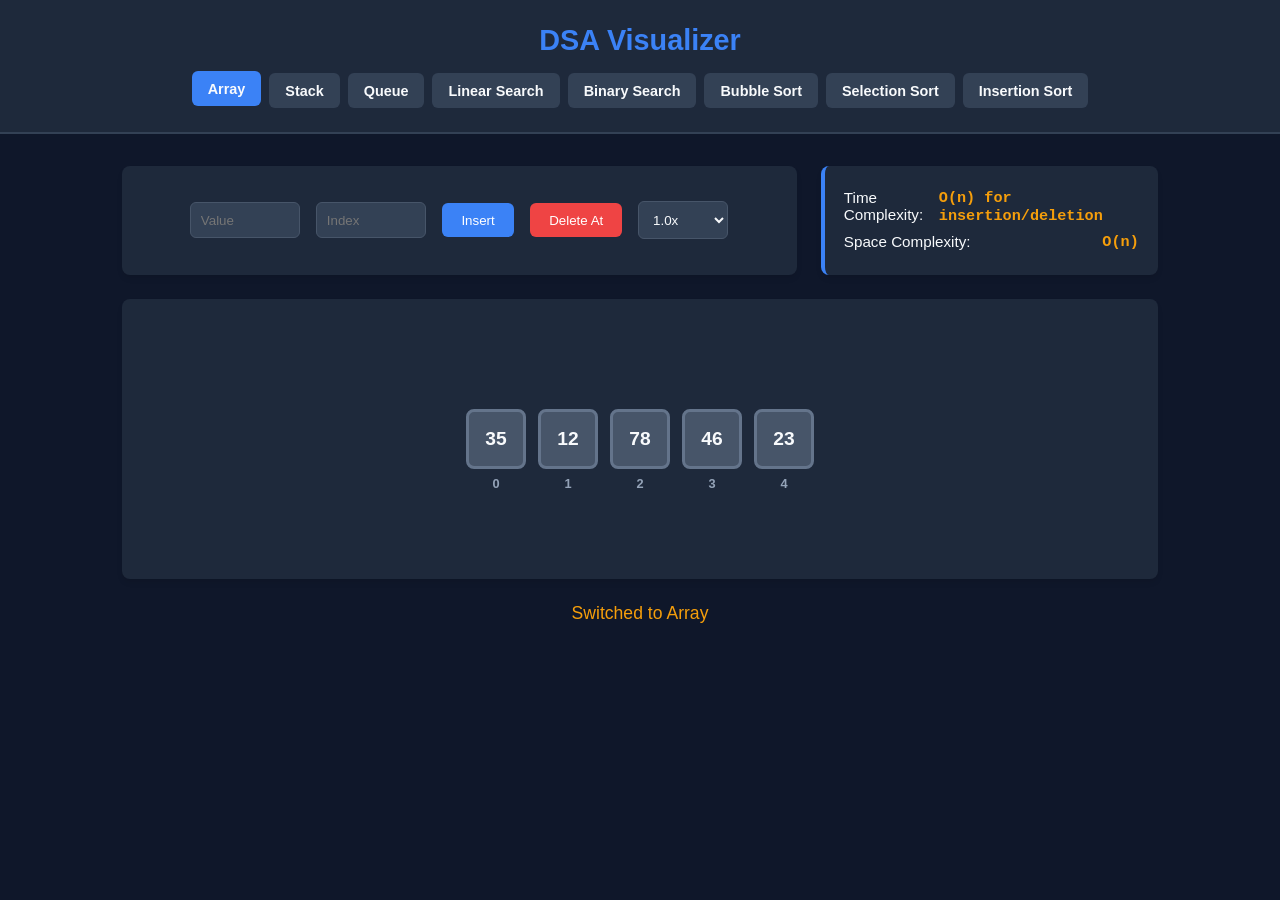
==== DSA Visualizer/index.html @ 01c037f0 "Add files via upload" ====
<!DOCTYPE html>
<html lang="en">

<head>
    <meta charset="UTF-8">
    <meta name="viewport" content="width=device-width, initial-scale=1.0">
    <title>DSA Visualizer</title>
    <style>
        :root {
            --bg-color: #0f172a;
            --card-color: #1e293b;
            --accent-color: #3b82f6;
            --success-color: #10b981;
            --warning-color: #f59e0b;
            --danger-color: #ef4444;
            --text-main: #f8fafc;
            --text-muted: #94a3b8;
        }

        * {
            box-sizing: border-box;
            margin: 0;
            padding: 0;
            font-family: 'Segoe UI', Tahoma, Geneva, Verdana, sans-serif;
        }

        body {
            background-color: var(--bg-color);
            color: var(--text-main);
            display: flex;
            flex-direction: column;
            min-height: 100vh;
        }

        header {
            background-color: var(--card-color);
            padding: 1.5rem;
            text-align: center;
            border-bottom: 2px solid #334155;
        }

        header h1 {
            font-size: 1.8rem;
            color: var(--accent-color);
            margin-bottom: 0.5rem;
        }

        .tabs {
            display: flex;
            justify-content: center;
            gap: 0.5rem;
            margin-top: 1rem;
            flex-wrap: wrap;
        }

        .tab-btn {
            background: #334155;
            color: var(--text-main);
            border: none;
            padding: 0.6rem 1rem;
            border-radius: 6px;
            cursor: pointer;
            font-weight: 600;
            font-size: 0.9rem;
            transition: all 0.2s ease;
        }

        .tab-btn.active,
        .tab-btn:hover {
            background: var(--accent-color);
            transform: translateY(-2px);
        }

        main {
            flex: 1;
            padding: 2rem;
            max-width: 1100px;
            width: 100%;
            margin: 0 auto;
        }

        .meta-grid {
            display: grid;
            grid-template-columns: 2fr 1fr;
            gap: 1.5rem;
            margin-bottom: 1.5rem;
        }

        @media (max-width: 768px) {
            .meta-grid {
                grid-template-columns: 1fr;
            }
        }

        .control-panel {
            background-color: var(--card-color);
            padding: 1.5rem;
            border-radius: 8px;
            display: flex;
            gap: 1rem;
            flex-wrap: wrap;
            align-items: center;
            justify-content: center;
            box-shadow: 0 4px 6px -1px rgb(0 0 0 / 0.1);
        }

        .complexity-card {
            background-color: var(--card-color);
            padding: 1.2rem;
            border-radius: 8px;
            border-left: 4px solid var(--accent-color);
            display: flex;
            flex-direction: column;
            justify-content: center;
            box-shadow: 0 4px 6px -1px rgb(0 0 0 / 0.1);
        }

        .complexity-row {
            display: flex;
            justify-content: space-between;
            margin: 0.25rem 0;
            font-size: 0.95rem;
        }

        .complexity-val {
            font-family: 'Courier New', Courier, monospace;
            color: var(--warning-color);
            font-weight: bold;
        }

        input,
        select {
            background: #334155;
            border: 1px solid #475569;
            color: var(--text-main);
            padding: 0.6rem;
            border-radius: 6px;
            outline: none;
        }

        input {
            width: 110px;
        }

        select {
            width: 90px;
            cursor: pointer;
        }

        .action-btn {
            background-color: #475569;
            color: white;
            border: none;
            padding: 0.6rem 1.2rem;
            border-radius: 6px;
            cursor: pointer;
            font-weight: 500;
            transition: background 0.2s;
        }

        .action-btn.primary {
            background-color: var(--accent-color);
        }

        .action-btn.danger {
            background-color: var(--danger-color);
        }

        .action-btn:disabled {
            opacity: 0.4;
            cursor: not-allowed;
        }

        .visualizer-container {
            background-color: var(--card-color);
            min-height: 280px;
            border-radius: 8px;
            display: flex;
            align-items: center;
            justify-content: center;
            gap: 12px;
            padding: 2.5rem;
            position: relative;
            box-shadow: 0 4px 6px -1px rgb(0 0 0 / 0.1);
            overflow-x: auto;
        }

        .node {
            width: 60px;
            height: 60px;
            background-color: #475569;
            border: 3px solid #64748b;
            border-radius: 8px;
            display: flex;
            flex-direction: column;
            align-items: center;
            justify-content: center;
            font-weight: bold;
            font-size: 1.2rem;
            position: relative;
            transition: all 0.25s ease;
        }

        .node .index {
            position: absolute;
            bottom: -25px;
            font-size: 0.8rem;
            color: var(--text-muted);
        }

        .node .label {
            position: absolute;
            top: -25px;
            font-size: 0.8rem;
            color: var(--warning-color);
            font-weight: 600;
            white-space: nowrap;
        }

        .node.active-check {
            background-color: var(--warning-color);
            border-color: #d97706;
            transform: scale(1.1);
            color: #000;
        }

        .node.success-match {
            background-color: var(--success-color);
            border-color: #059669;
            transform: scale(1.15);
        }

        .node.danger {
            background-color: var(--danger-color);
            border-color: #b91c1c;
            transform: scale(1.1);
        }

        .node.eliminated {
            opacity: 0.2;
            transform: scale(0.85);
        }

        .stack-layout {
            flex-direction: column-reverse;
            justify-content: flex-end;
        }

        .stack-layout .node .index {
            left: -35px;
            bottom: unset;
        }

        #status-msg {
            text-align: center;
            margin-top: 1.5rem;
            font-size: 1.1rem;
            color: var(--warning-color);
            min-height: 1.5rem;
            font-weight: 500;
        }
    </style>
</head>

<body>

    <header>
        <h1>DSA Visualizer</h1>
        <div class="tabs">
            <button class="tab-btn active" onclick="switchDS('array')">Array</button>
            <button class="tab-btn" onclick="switchDS('stack')">Stack</button>
            <button class="tab-btn" onclick="switchDS('queue')">Queue</button>
            <button class="tab-btn" onclick="switchDS('linear')">Linear Search</button>
            <button class="tab-btn" onclick="switchDS('binary')">Binary Search</button>
            <button class="tab-btn" onclick="switchDS('bubble')">Bubble Sort</button>
            <button class="tab-btn" onclick="switchDS('selection')">Selection Sort</button>
            <button class="tab-btn" onclick="switchDS('insertion')">Insertion Sort</button>
        </div>
    </header>

    <main>
        <div class="meta-grid">
            <div class="control-panel" id="controls"></div>
            <div class="complexity-card" id="complexity-box"></div>
        </div>

        <div class="visualizer-container" id="display-container"></div>

        <div id="status-msg">Select a data structure or algorithm to get started.</div>
    </main>

    <script>
        let currentDS = 'array';
        let data = [];
        let isAnimating = false;
        let speedMultiplier = 1;

        const complexitySpecs = {
            array: { time: 'O(n) for insertion/deletion', space: 'O(n)' },
            stack: { time: 'O(1) Push/Pop', space: 'O(n)' },
            queue: { time: 'O(1) Enqueue/Dequeue', space: 'O(n)' },
            linear: { time: 'O(n) Worst Case', space: 'O(1)' },
            binary: { time: 'O(log n) Best Case (Requires Sorted)', space: 'O(1)' },
            bubble: { time: 'O(n²)', space: 'O(1)' },
            selection: { time: 'O(n²)', space: 'O(1)' },
            insertion: { time: 'O(n²)', space: 'O(1)' }
        };

        const controls = document.getElementById('controls');
        const container = document.getElementById('display-container');
        const statusMsg = document.getElementById('status-msg');
        const complexityBox = document.getElementById('complexity-box');

        const displayNames = {
            array: 'Array', stack: 'Stack', queue: 'Queue', linear: 'Linear Search',
            binary: 'Binary Search', bubble: 'Bubble Sort', selection: 'Selection Sort', insertion: 'Insertion Sort'
        };

        function switchDS(type) {
            if (isAnimating) return;
            currentDS = type;

            document.querySelectorAll('.tab-btn').forEach(btn => {
                let normBtn = btn.innerText.toLowerCase().replace(" search", "").replace(" sort", "");
                btn.classList.toggle('active', normBtn === type);
            });

            if (type === 'binary') {
                data = [12, 22, 34, 45, 57, 68, 71, 85, 99];
            } else if (['bubble', 'selection', 'insertion', 'linear'].includes(type)) {
                data = [54, 12, 89, 34, 67, 21];
            } else if (type === 'stack' || type === 'queue') {
                data = [10, 20, 30];
            } else {
                data = [35, 12, 78, 46, 23];
            }

            renderControls();
            renderComplexity();
            renderData();
            updateStatus(`Switched to ${displayNames[type]}`);
        }

        function updateStatus(msg) { statusMsg.innerText = msg; }

        function changeSpeed(val) { speedMultiplier = parseFloat(val); }

        function renderComplexity() {
            const spec = complexitySpecs[currentDS];
            complexityBox.innerHTML = `
                <div class="complexity-row"><span>Time Complexity:</span><span class="complexity-val">${spec.time}</span></div>
                <div class="complexity-row"><span>Space Complexity:</span><span class="complexity-val">${spec.space}</span></div>
            `;
        }

        function renderControls() {
            let speedSelectorHTML = `
                <select id="speedSelect" onchange="changeSpeed(this.value)">
                    <option value="2">0.5x</option>
                    <option value="1" selected>1.0x</option>
                    <option value="0.5">2.0x</option>
                </select>
            `;

            let actionHTML = '';
            if (currentDS === 'array') {
                actionHTML = `
                    <input type="number" id="valInput" placeholder="Value">
                    <input type="number" id="idxInput" placeholder="Index">
                    <button class="action-btn primary" onclick="arrayInsert()">Insert</button>
                    <button class="action-btn danger" onclick="arrayDelete()">Delete At</button>
                `;
            } else if (currentDS === 'stack') {
                actionHTML = `
                    <input type="number" id="valInput" placeholder="Value">
                    <button class="action-btn primary" onclick="stackPush()">Push</button>
                    <button class="action-btn danger" onclick="stackPop()">Pop</button>
                `;
            } else if (currentDS === 'queue') {
                actionHTML = `
                    <input type="number" id="valInput" placeholder="Value">
                    <button class="action-btn primary" onclick="queueEnqueue()">Enqueue</button>
                    <button class="action-btn danger" onclick="queueDequeue()">Dequeue</button>
                `;
            } else if (currentDS === 'linear' || currentDS === 'binary') {
                actionHTML = `
                    <input type="number" id="valInput" placeholder="Target">
                    <button class="action-btn primary" onclick="runSearch()">Search</button>
                `;
            } else if (['bubble', 'selection', 'insertion'].includes(currentDS)) {
                actionHTML = `<button class="action-btn primary" onclick="runSorting()">Sort Array</button>`;
            }
            controls.innerHTML = actionHTML + speedSelectorHTML;
        }

        function renderData(labels = {}) {
            container.innerHTML = '';
            container.classList.toggle('stack-layout', currentDS === 'stack');

            data.forEach((val, idx) => {
                const node = document.createElement('div');
                node.className = 'node';
                node.id = `node-${idx}`;
                node.innerHTML = `<span>${val}</span><span class="index">${idx}</span>`;

                if (labels[idx]) {
                    const labelSpan = document.createElement('span');
                    labelSpan.className = 'label';
                    labelSpan.innerText = labels[idx];
                    node.appendChild(labelSpan);
                }
                container.appendChild(node);
            });
        }

        const getSleepTime = (baseMs) => baseMs * speedMultiplier;
        const sleep = ms => new Promise(res => setTimeout(res, ms));

        function setUILock(lock) {
            isAnimating = lock;
            document.querySelectorAll('.action-btn, .tab-btn, #speedSelect').forEach(el => el.disabled = lock);
        }

        function arrayInsert() {
            const val = parseInt(document.getElementById('valInput').value);
            const idx = parseInt(document.getElementById('idxInput').value);
            if (isNaN(val) || isNaN(idx) || idx < 0 || idx > data.length) return updateStatus("Invalid input or index.");
            data.splice(idx, 0, val);
            renderData();
        }

        function arrayDelete() {
            const idx = parseInt(document.getElementById('idxInput').value);
            if (isNaN(idx) || idx < 0 || idx >= data.length) return updateStatus("Invalid index.");
            data.splice(idx, 1);
            renderData();
        }

        function stackPush() {
            const val = parseInt(document.getElementById('valInput').value);
            if (isNaN(val)) return;
            data.push(val);
            renderData({ [data.length - 1]: 'Top' });
        }

        async function stackPop() {
            if (data.length === 0) return updateStatus("Stack Underflow!");
            setUILock(true);
            renderData({ [data.length - 1]: 'Popping!' });
            document.getElementById(`node-${data.length - 1}`).classList.add('danger');
            await sleep(getSleepTime(600));
            data.pop();
            renderData(data.length ? { [data.length - 1]: 'Top' } : {});
            setUILock(false);
        }

        function queueEnqueue() {
            const val = parseInt(document.getElementById('valInput').value);
            if (isNaN(val)) return;
            data.push(val);
            renderData({ 0: 'Front', [data.length - 1]: data.length === 1 ? 'Front/Rear' : 'Rear' });
        }

        async function queueDequeue() {
            if (data.length === 0) return updateStatus("Queue Underflow!");
            setUILock(true);
            renderData({ 0: 'Dequeuing!', [data.length - 1]: 'Rear' });
            document.getElementById('node-0').classList.add('danger');
            await sleep(getSleepTime(600));
            data.shift();
            renderData(data.length ? { 0: 'Front', [data.length - 1]: data.length === 1 ? 'Front/Rear' : 'Rear' } : {});
            setUILock(false);
        }

        async function runSearch() {
            const target = parseInt(document.getElementById('valInput').value);
            if (isNaN(target)) return updateStatus("Please enter a valid search number.");
            setUILock(true);
            if (currentDS === 'linear') await linearSearch(target);
            else if (currentDS === 'binary') await binarySearch(target);
            setUILock(false);
        }

        async function linearSearch(target) {
            updateStatus("Searching...");
            let found = false;
            for (let i = 0; i < data.length; i++) {
                renderData({ [i]: 'Checking' });
                const node = document.getElementById(`node-${i}`);
                node.classList.add('active-check');

                updateStatus(`Comparing index ${i} (${data[i]}) with target ${target}`);
                await sleep(getSleepTime(1000));

                if (data[i] === target) {
                    node.className = 'node success-match';
                    updateStatus(`Found target ${target} at index ${i}!`);
                    found = true;
                    break;
                }
                node.classList.remove('active-check');
                node.classList.add('eliminated');
            }
            if (!found) updateStatus("Element not found");
        }

        async function binarySearch(target) {
            updateStatus("Searching...");
            let low = 0, high = data.length - 1, found = false;
            while (low <= high) {
                let mid = Math.floor((low + high) / 2);
                renderData({ [low]: 'Low', [high]: 'High', [mid]: 'Mid' });

                for (let i = 0; i < data.length; i++) if (i < low || i > high) document.getElementById(`node-${i}`).classList.add('eliminated');

                const midNode = document.getElementById(`node-${mid}`);
                midNode.classList.add('active-check');
                updateStatus(`Comparing middle element index ${mid} (${data[mid]}) with target ${target}`);
                await sleep(getSleepTime(1000));

                if (data[mid] === target) {
                    midNode.className = 'node success-match';
                    updateStatus(`Found target ${target} at index ${mid}!`);
                    found = true; break;
                } else if (data[mid] < target) {
                    low = mid + 1;
                } else {
                    high = mid - 1;
                }
            }
            if (!found) {
                renderData();
                data.forEach((_, i) => document.getElementById(`node-${i}`).classList.add('eliminated'));
                updateStatus("Element not found");
            }
        }

        async function runSorting() {
            setUILock(true);
            if (currentDS === 'bubble') await bubbleSort();
            else if (currentDS === 'selection') await selectionSort();
            else if (currentDS === 'insertion') await insertionSort();
            setUILock(false);
        }

        async function bubbleSort() {
            let n = data.length;
            for (let i = 0; i < n - 1; i++) {
                for (let j = 0; j < n - i - 1; j++) {
                    renderData({ [j]: 'Compare', [j + 1]: 'Compare' });
                    document.getElementById(`node-${j}`).classList.add('active-check');
                    document.getElementById(`node-${j + 1}`).classList.add('active-check');

                    updateStatus("Comparing elements...");
                    await sleep(getSleepTime(800));

                    if (data[j] > data[j + 1]) {
                        updateStatus(`Swapping ${data[j]} and ${data[j + 1]}`);
                        let temp = data[j];
                        data[j] = data[j + 1];
                        data[j + 1] = temp;
                        renderData({ [j]: 'Swapped', [j + 1]: 'Swapped' });
                        document.getElementById(`node-${j}`).classList.add('danger');
                        document.getElementById(`node-${j + 1}`).classList.add('danger');
                        await sleep(getSleepTime(800));
                    }
                }
            }
            renderData();
            updateStatus("Sorting complete");
        }

        async function selectionSort() {
            let n = data.length;
            for (let i = 0; i < n - 1; i++) {
                let minIdx = i;
                for (let j = i + 1; j < n; j++) {
                    renderData({ [i]: 'Sorted Boundary', [minIdx]: 'Current Min', [j]: 'Scan' });
                    document.getElementById(`node-${j}`).classList.add('active-check');
                    updateStatus("Comparing elements...");
                    await sleep(getSleepTime(500));

                    if (data[j] < data[minIdx]) {
                        minIdx = j;
                    }
                }
                if (minIdx !== i) {
                    updateStatus(`Swapping index ${i} with lowest found element (${data[minIdx]})`);
                    let temp = data[i];
                    data[i] = data[minIdx];
                    data[minIdx] = temp;
                    renderData({ [i]: 'Swapped', [minIdx]: 'Swapped' });
                    document.getElementById(`node-${i}`).classList.add('success-match');
                    document.getElementById(`node-${minIdx}`).classList.add('danger');
                    await sleep(getSleepTime(1000));
                }
            }
            renderData();
            updateStatus("Sorting complete");
        }

        async function insertionSort() {
            let n = data.length;
            for (let i = 1; i < n; i++) {
                let key = data[i];
                let j = i - 1;

                renderData({ [i]: 'Key' });
                document.getElementById(`node-${i}`).classList.add('active-check');
                updateStatus(`Inserting ${key} into sorted portion`);
                await sleep(getSleepTime(800));

                while (j >= 0 && data[j] > key) {
                    updateStatus("Comparing elements...");
                    data[j + 1] = data[j];
                    renderData({ [j + 1]: 'Shifted', [j]: 'Key Slot Search' });
                    document.getElementById(`node-${j + 1}`).classList.add('danger');
                    await sleep(getSleepTime(800));
                    j = j - 1;
                }
                data[j + 1] = key;
                renderData({ [j + 1]: 'Inserted' });
                document.getElementById(`node-${j + 1}`).classList.add('success-match');
                await sleep(getSleepTime(800));
            }
            renderData();
            updateStatus("Sorting complete");
        }

        switchDS('array');
    </script>
</body>

</html>
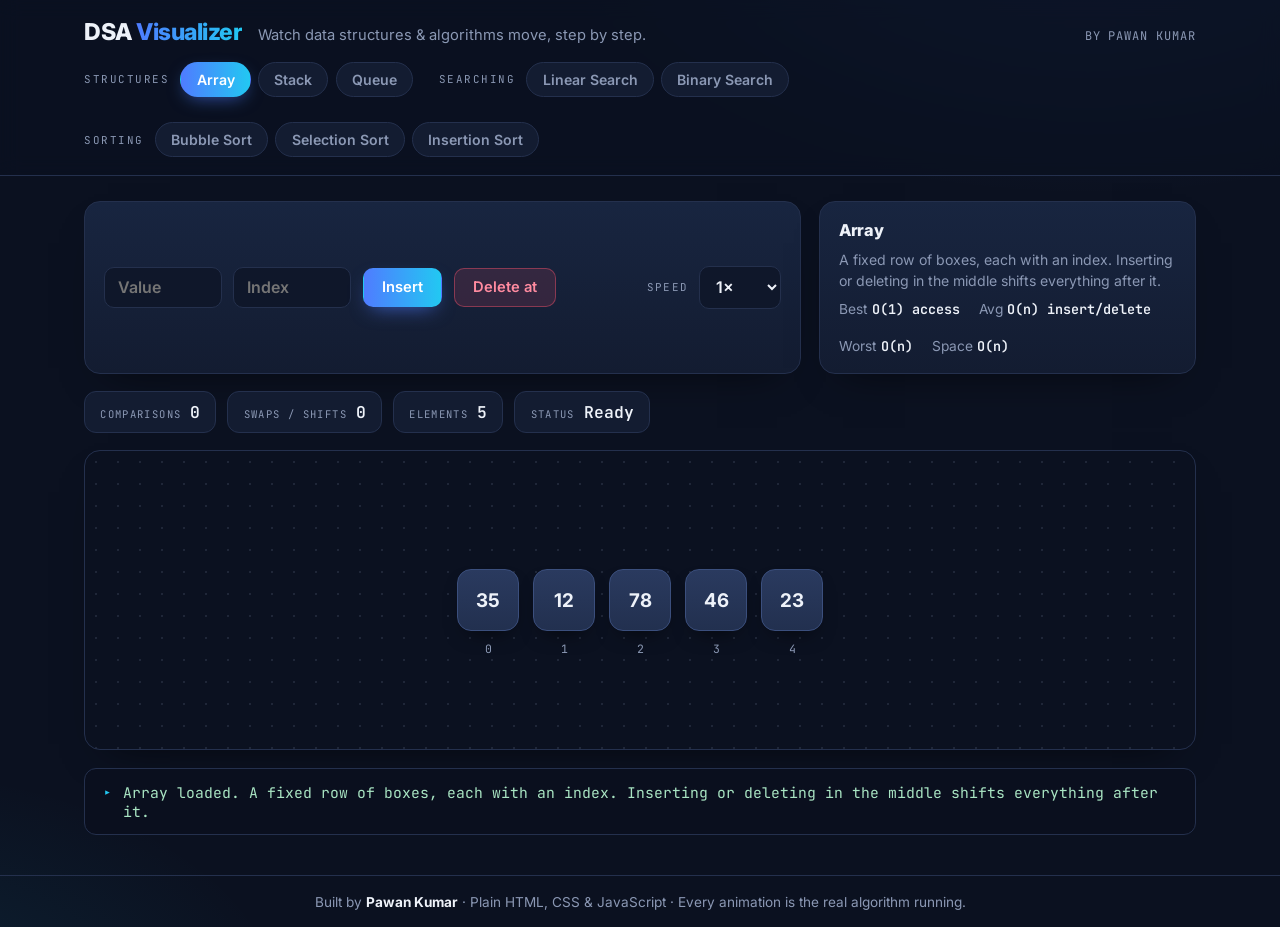
==== commit c4fd9fce: "DSA Visualizer: professional redesign — grouped tabs, live stats, cleaner engine, same 8 algorithms" ====
--- a/DSA Visualizer/index.html
+++ b/DSA Visualizer/index.html
@@ -1,634 +1,1090 @@
-<!DOCTYPE html>
-<html lang="en">
-
-<head>
-    <meta charset="UTF-8">
-    <meta name="viewport" content="width=device-width, initial-scale=1.0">
-    <title>DSA Visualizer</title>
-    <style>
-        :root {
-            --bg-color: #0f172a;
-            --card-color: #1e293b;
-            --accent-color: #3b82f6;
-            --success-color: #10b981;
-            --warning-color: #f59e0b;
-            --danger-color: #ef4444;
-            --text-main: #f8fafc;
-            --text-muted: #94a3b8;
-        }
-
-        * {
-            box-sizing: border-box;
-            margin: 0;
-            padding: 0;
-            font-family: 'Segoe UI', Tahoma, Geneva, Verdana, sans-serif;
-        }
-
-        body {
-            background-color: var(--bg-color);
-            color: var(--text-main);
-            display: flex;
-            flex-direction: column;
-            min-height: 100vh;
-        }
-
-        header {
-            background-color: var(--card-color);
-            padding: 1.5rem;
-            text-align: center;
-            border-bottom: 2px solid #334155;
-        }
-
-        header h1 {
-            font-size: 1.8rem;
-            color: var(--accent-color);
-            margin-bottom: 0.5rem;
-        }
-
-        .tabs {
-            display: flex;
-            justify-content: center;
-            gap: 0.5rem;
-            margin-top: 1rem;
-            flex-wrap: wrap;
-        }
-
-        .tab-btn {
-            background: #334155;
-            color: var(--text-main);
-            border: none;
-            padding: 0.6rem 1rem;
-            border-radius: 6px;
-            cursor: pointer;
-            font-weight: 600;
-            font-size: 0.9rem;
-            transition: all 0.2s ease;
-        }
-
-        .tab-btn.active,
-        .tab-btn:hover {
-            background: var(--accent-color);
-            transform: translateY(-2px);
-        }
-
-        main {
-            flex: 1;
-            padding: 2rem;
-            max-width: 1100px;
-            width: 100%;
-            margin: 0 auto;
-        }
-
-        .meta-grid {
-            display: grid;
-            grid-template-columns: 2fr 1fr;
-            gap: 1.5rem;
-            margin-bottom: 1.5rem;
-        }
-
-        @media (max-width: 768px) {
-            .meta-grid {
-                grid-template-columns: 1fr;
-            }
-        }
-
-        .control-panel {
-            background-color: var(--card-color);
-            padding: 1.5rem;
-            border-radius: 8px;
-            display: flex;
-            gap: 1rem;
-            flex-wrap: wrap;
-            align-items: center;
-            justify-content: center;
-            box-shadow: 0 4px 6px -1px rgb(0 0 0 / 0.1);
-        }
-
-        .complexity-card {
-            background-color: var(--card-color);
-            padding: 1.2rem;
-            border-radius: 8px;
-            border-left: 4px solid var(--accent-color);
-            display: flex;
-            flex-direction: column;
-            justify-content: center;
-            box-shadow: 0 4px 6px -1px rgb(0 0 0 / 0.1);
-        }
-
-        .complexity-row {
-            display: flex;
-            justify-content: space-between;
-            margin: 0.25rem 0;
-            font-size: 0.95rem;
-        }
-
-        .complexity-val {
-            font-family: 'Courier New', Courier, monospace;
-            color: var(--warning-color);
-            font-weight: bold;
-        }
-
-        input,
-        select {
-            background: #334155;
-            border: 1px solid #475569;
-            color: var(--text-main);
-            padding: 0.6rem;
-            border-radius: 6px;
-            outline: none;
-        }
-
-        input {
-            width: 110px;
-        }
-
-        select {
-            width: 90px;
-            cursor: pointer;
-        }
-
-        .action-btn {
-            background-color: #475569;
-            color: white;
-            border: none;
-            padding: 0.6rem 1.2rem;
-            border-radius: 6px;
-            cursor: pointer;
-            font-weight: 500;
-            transition: background 0.2s;
-        }
-
-        .action-btn.primary {
-            background-color: var(--accent-color);
-        }
-
-        .action-btn.danger {
-            background-color: var(--danger-color);
-        }
-
-        .action-btn:disabled {
-            opacity: 0.4;
-            cursor: not-allowed;
-        }
-
-        .visualizer-container {
-            background-color: var(--card-color);
-            min-height: 280px;
-            border-radius: 8px;
-            display: flex;
-            align-items: center;
-            justify-content: center;
-            gap: 12px;
-            padding: 2.5rem;
-            position: relative;
-            box-shadow: 0 4px 6px -1px rgb(0 0 0 / 0.1);
-            overflow-x: auto;
-        }
-
-        .node {
-            width: 60px;
-            height: 60px;
-            background-color: #475569;
-            border: 3px solid #64748b;
-            border-radius: 8px;
-            display: flex;
-            flex-direction: column;
-            align-items: center;
-            justify-content: center;
-            font-weight: bold;
-            font-size: 1.2rem;
-            position: relative;
-            transition: all 0.25s ease;
-        }
-
-        .node .index {
-            position: absolute;
-            bottom: -25px;
-            font-size: 0.8rem;
-            color: var(--text-muted);
-        }
-
-        .node .label {
-            position: absolute;
-            top: -25px;
-            font-size: 0.8rem;
-            color: var(--warning-color);
-            font-weight: 600;
-            white-space: nowrap;
-        }
-
-        .node.active-check {
-            background-color: var(--warning-color);
-            border-color: #d97706;
-            transform: scale(1.1);
-            color: #000;
-        }
-
-        .node.success-match {
-            background-color: var(--success-color);
-            border-color: #059669;
-            transform: scale(1.15);
-        }
-
-        .node.danger {
-            background-color: var(--danger-color);
-            border-color: #b91c1c;
-            transform: scale(1.1);
-        }
-
-        .node.eliminated {
-            opacity: 0.2;
-            transform: scale(0.85);
-        }
-
-        .stack-layout {
-            flex-direction: column-reverse;
-            justify-content: flex-end;
-        }
-
-        .stack-layout .node .index {
-            left: -35px;
-            bottom: unset;
-        }
-
-        #status-msg {
-            text-align: center;
-            margin-top: 1.5rem;
-            font-size: 1.1rem;
-            color: var(--warning-color);
-            min-height: 1.5rem;
-            font-weight: 500;
-        }
-    </style>
-</head>
-
-<body>
-
-    <header>
-        <h1>DSA Visualizer</h1>
-        <div class="tabs">
-            <button class="tab-btn active" onclick="switchDS('array')">Array</button>
-            <button class="tab-btn" onclick="switchDS('stack')">Stack</button>
-            <button class="tab-btn" onclick="switchDS('queue')">Queue</button>
-            <button class="tab-btn" onclick="switchDS('linear')">Linear Search</button>
-            <button class="tab-btn" onclick="switchDS('binary')">Binary Search</button>
-            <button class="tab-btn" onclick="switchDS('bubble')">Bubble Sort</button>
-            <button class="tab-btn" onclick="switchDS('selection')">Selection Sort</button>
-            <button class="tab-btn" onclick="switchDS('insertion')">Insertion Sort</button>
-        </div>
-    </header>
-
-    <main>
-        <div class="meta-grid">
-            <div class="control-panel" id="controls"></div>
-            <div class="complexity-card" id="complexity-box"></div>
-        </div>
-
-        <div class="visualizer-container" id="display-container"></div>
-
-        <div id="status-msg">Select a data structure or algorithm to get started.</div>
-    </main>
-
-    <script>
-        let currentDS = 'array';
-        let data = [];
-        let isAnimating = false;
-        let speedMultiplier = 1;
-
-        const complexitySpecs = {
-            array: { time: 'O(n) for insertion/deletion', space: 'O(n)' },
-            stack: { time: 'O(1) Push/Pop', space: 'O(n)' },
-            queue: { time: 'O(1) Enqueue/Dequeue', space: 'O(n)' },
-            linear: { time: 'O(n) Worst Case', space: 'O(1)' },
-            binary: { time: 'O(log n) Best Case (Requires Sorted)', space: 'O(1)' },
-            bubble: { time: 'O(n²)', space: 'O(1)' },
-            selection: { time: 'O(n²)', space: 'O(1)' },
-            insertion: { time: 'O(n²)', space: 'O(1)' }
-        };
-
-        const controls = document.getElementById('controls');
-        const container = document.getElementById('display-container');
-        const statusMsg = document.getElementById('status-msg');
-        const complexityBox = document.getElementById('complexity-box');
-
-        const displayNames = {
-            array: 'Array', stack: 'Stack', queue: 'Queue', linear: 'Linear Search',
-            binary: 'Binary Search', bubble: 'Bubble Sort', selection: 'Selection Sort', insertion: 'Insertion Sort'
-        };
-
-        function switchDS(type) {
-            if (isAnimating) return;
-            currentDS = type;
-
-            document.querySelectorAll('.tab-btn').forEach(btn => {
-                let normBtn = btn.innerText.toLowerCase().replace(" search", "").replace(" sort", "");
-                btn.classList.toggle('active', normBtn === type);
-            });
-
-            if (type === 'binary') {
-                data = [12, 22, 34, 45, 57, 68, 71, 85, 99];
-            } else if (['bubble', 'selection', 'insertion', 'linear'].includes(type)) {
-                data = [54, 12, 89, 34, 67, 21];
-            } else if (type === 'stack' || type === 'queue') {
-                data = [10, 20, 30];
-            } else {
-                data = [35, 12, 78, 46, 23];
-            }
-
-            renderControls();
-            renderComplexity();
-            renderData();
-            updateStatus(`Switched to ${displayNames[type]}`);
-        }
-
-        function updateStatus(msg) { statusMsg.innerText = msg; }
-
-        function changeSpeed(val) { speedMultiplier = parseFloat(val); }
-
-        function renderComplexity() {
-            const spec = complexitySpecs[currentDS];
-            complexityBox.innerHTML = `
-                <div class="complexity-row"><span>Time Complexity:</span><span class="complexity-val">${spec.time}</span></div>
-                <div class="complexity-row"><span>Space Complexity:</span><span class="complexity-val">${spec.space}</span></div>
-            `;
-        }
-
-        function renderControls() {
-            let speedSelectorHTML = `
-                <select id="speedSelect" onchange="changeSpeed(this.value)">
-                    <option value="2">0.5x</option>
-                    <option value="1" selected>1.0x</option>
-                    <option value="0.5">2.0x</option>
-                </select>
-            `;
-
-            let actionHTML = '';
-            if (currentDS === 'array') {
-                actionHTML = `
-                    <input type="number" id="valInput" placeholder="Value">
-                    <input type="number" id="idxInput" placeholder="Index">
-                    <button class="action-btn primary" onclick="arrayInsert()">Insert</button>
-                    <button class="action-btn danger" onclick="arrayDelete()">Delete At</button>
-                `;
-            } else if (currentDS === 'stack') {
-                actionHTML = `
-                    <input type="number" id="valInput" placeholder="Value">
-                    <button class="action-btn primary" onclick="stackPush()">Push</button>
-                    <button class="action-btn danger" onclick="stackPop()">Pop</button>
-                `;
-            } else if (currentDS === 'queue') {
-                actionHTML = `
-                    <input type="number" id="valInput" placeholder="Value">
-                    <button class="action-btn primary" onclick="queueEnqueue()">Enqueue</button>
-                    <button class="action-btn danger" onclick="queueDequeue()">Dequeue</button>
-                `;
-            } else if (currentDS === 'linear' || currentDS === 'binary') {
-                actionHTML = `
-                    <input type="number" id="valInput" placeholder="Target">
-                    <button class="action-btn primary" onclick="runSearch()">Search</button>
-                `;
-            } else if (['bubble', 'selection', 'insertion'].includes(currentDS)) {
-                actionHTML = `<button class="action-btn primary" onclick="runSorting()">Sort Array</button>`;
-            }
-            controls.innerHTML = actionHTML + speedSelectorHTML;
-        }
-
-        function renderData(labels = {}) {
-            container.innerHTML = '';
-            container.classList.toggle('stack-layout', currentDS === 'stack');
-
-            data.forEach((val, idx) => {
-                const node = document.createElement('div');
-                node.className = 'node';
-                node.id = `node-${idx}`;
-                node.innerHTML = `<span>${val}</span><span class="index">${idx}</span>`;
-
-                if (labels[idx]) {
-                    const labelSpan = document.createElement('span');
-                    labelSpan.className = 'label';
-                    labelSpan.innerText = labels[idx];
-                    node.appendChild(labelSpan);
-                }
-                container.appendChild(node);
-            });
-        }
-
-        const getSleepTime = (baseMs) => baseMs * speedMultiplier;
-        const sleep = ms => new Promise(res => setTimeout(res, ms));
-
-        function setUILock(lock) {
-            isAnimating = lock;
-            document.querySelectorAll('.action-btn, .tab-btn, #speedSelect').forEach(el => el.disabled = lock);
-        }
-
-        function arrayInsert() {
-            const val = parseInt(document.getElementById('valInput').value);
-            const idx = parseInt(document.getElementById('idxInput').value);
-            if (isNaN(val) || isNaN(idx) || idx < 0 || idx > data.length) return updateStatus("Invalid input or index.");
-            data.splice(idx, 0, val);
-            renderData();
-        }
-
-        function arrayDelete() {
-            const idx = parseInt(document.getElementById('idxInput').value);
-            if (isNaN(idx) || idx < 0 || idx >= data.length) return updateStatus("Invalid index.");
-            data.splice(idx, 1);
-            renderData();
-        }
-
-        function stackPush() {
-            const val = parseInt(document.getElementById('valInput').value);
-            if (isNaN(val)) return;
-            data.push(val);
-            renderData({ [data.length - 1]: 'Top' });
-        }
-
-        async function stackPop() {
-            if (data.length === 0) return updateStatus("Stack Underflow!");
-            setUILock(true);
-            renderData({ [data.length - 1]: 'Popping!' });
-            document.getElementById(`node-${data.length - 1}`).classList.add('danger');
-            await sleep(getSleepTime(600));
-            data.pop();
-            renderData(data.length ? { [data.length - 1]: 'Top' } : {});
-            setUILock(false);
-        }
-
-        function queueEnqueue() {
-            const val = parseInt(document.getElementById('valInput').value);
-            if (isNaN(val)) return;
-            data.push(val);
-            renderData({ 0: 'Front', [data.length - 1]: data.length === 1 ? 'Front/Rear' : 'Rear' });
-        }
-
-        async function queueDequeue() {
-            if (data.length === 0) return updateStatus("Queue Underflow!");
-            setUILock(true);
-            renderData({ 0: 'Dequeuing!', [data.length - 1]: 'Rear' });
-            document.getElementById('node-0').classList.add('danger');
-            await sleep(getSleepTime(600));
-            data.shift();
-            renderData(data.length ? { 0: 'Front', [data.length - 1]: data.length === 1 ? 'Front/Rear' : 'Rear' } : {});
-            setUILock(false);
-        }
-
-        async function runSearch() {
-            const target = parseInt(document.getElementById('valInput').value);
-            if (isNaN(target)) return updateStatus("Please enter a valid search number.");
-            setUILock(true);
-            if (currentDS === 'linear') await linearSearch(target);
-            else if (currentDS === 'binary') await binarySearch(target);
-            setUILock(false);
-        }
-
-        async function linearSearch(target) {
-            updateStatus("Searching...");
-            let found = false;
-            for (let i = 0; i < data.length; i++) {
-                renderData({ [i]: 'Checking' });
-                const node = document.getElementById(`node-${i}`);
-                node.classList.add('active-check');
-
-                updateStatus(`Comparing index ${i} (${data[i]}) with target ${target}`);
-                await sleep(getSleepTime(1000));
-
-                if (data[i] === target) {
-                    node.className = 'node success-match';
-                    updateStatus(`Found target ${target} at index ${i}!`);
-                    found = true;
-                    break;
-                }
-                node.classList.remove('active-check');
-                node.classList.add('eliminated');
-            }
-            if (!found) updateStatus("Element not found");
-        }
-
-        async function binarySearch(target) {
-            updateStatus("Searching...");
-            let low = 0, high = data.length - 1, found = false;
-            while (low <= high) {
-                let mid = Math.floor((low + high) / 2);
-                renderData({ [low]: 'Low', [high]: 'High', [mid]: 'Mid' });
-
-                for (let i = 0; i < data.length; i++) if (i < low || i > high) document.getElementById(`node-${i}`).classList.add('eliminated');
-
-                const midNode = document.getElementById(`node-${mid}`);
-                midNode.classList.add('active-check');
-                updateStatus(`Comparing middle element index ${mid} (${data[mid]}) with target ${target}`);
-                await sleep(getSleepTime(1000));
-
-                if (data[mid] === target) {
-                    midNode.className = 'node success-match';
-                    updateStatus(`Found target ${target} at index ${mid}!`);
-                    found = true; break;
-                } else if (data[mid] < target) {
-                    low = mid + 1;
-                } else {
-                    high = mid - 1;
-                }
-            }
-            if (!found) {
-                renderData();
-                data.forEach((_, i) => document.getElementById(`node-${i}`).classList.add('eliminated'));
-                updateStatus("Element not found");
-            }
-        }
-
-        async function runSorting() {
-            setUILock(true);
-            if (currentDS === 'bubble') await bubbleSort();
-            else if (currentDS === 'selection') await selectionSort();
-            else if (currentDS === 'insertion') await insertionSort();
-            setUILock(false);
-        }
-
-        async function bubbleSort() {
-            let n = data.length;
-            for (let i = 0; i < n - 1; i++) {
-                for (let j = 0; j < n - i - 1; j++) {
-                    renderData({ [j]: 'Compare', [j + 1]: 'Compare' });
-                    document.getElementById(`node-${j}`).classList.add('active-check');
-                    document.getElementById(`node-${j + 1}`).classList.add('active-check');
-
-                    updateStatus("Comparing elements...");
-                    await sleep(getSleepTime(800));
-
-                    if (data[j] > data[j + 1]) {
-                        updateStatus(`Swapping ${data[j]} and ${data[j + 1]}`);
-                        let temp = data[j];
-                        data[j] = data[j + 1];
-                        data[j + 1] = temp;
-                        renderData({ [j]: 'Swapped', [j + 1]: 'Swapped' });
-                        document.getElementById(`node-${j}`).classList.add('danger');
-                        document.getElementById(`node-${j + 1}`).classList.add('danger');
-                        await sleep(getSleepTime(800));
-                    }
-                }
-            }
-            renderData();
-            updateStatus("Sorting complete");
-        }
-
-        async function selectionSort() {
-            let n = data.length;
-            for (let i = 0; i < n - 1; i++) {
-                let minIdx = i;
-                for (let j = i + 1; j < n; j++) {
-                    renderData({ [i]: 'Sorted Boundary', [minIdx]: 'Current Min', [j]: 'Scan' });
-                    document.getElementById(`node-${j}`).classList.add('active-check');
-                    updateStatus("Comparing elements...");
-                    await sleep(getSleepTime(500));
-
-                    if (data[j] < data[minIdx]) {
-                        minIdx = j;
-                    }
-                }
-                if (minIdx !== i) {
-                    updateStatus(`Swapping index ${i} with lowest found element (${data[minIdx]})`);
-                    let temp = data[i];
-                    data[i] = data[minIdx];
-                    data[minIdx] = temp;
-                    renderData({ [i]: 'Swapped', [minIdx]: 'Swapped' });
-                    document.getElementById(`node-${i}`).classList.add('success-match');
-                    document.getElementById(`node-${minIdx}`).classList.add('danger');
-                    await sleep(getSleepTime(1000));
-                }
-            }
-            renderData();
-            updateStatus("Sorting complete");
-        }
-
-        async function insertionSort() {
-            let n = data.length;
-            for (let i = 1; i < n; i++) {
-                let key = data[i];
-                let j = i - 1;
-
-                renderData({ [i]: 'Key' });
-                document.getElementById(`node-${i}`).classList.add('active-check');
-                updateStatus(`Inserting ${key} into sorted portion`);
-                await sleep(getSleepTime(800));
-
-                while (j >= 0 && data[j] > key) {
-                    updateStatus("Comparing elements...");
-                    data[j + 1] = data[j];
-                    renderData({ [j + 1]: 'Shifted', [j]: 'Key Slot Search' });
-                    document.getElementById(`node-${j + 1}`).classList.add('danger');
-                    await sleep(getSleepTime(800));
-                    j = j - 1;
-                }
-                data[j + 1] = key;
-                renderData({ [j + 1]: 'Inserted' });
-                document.getElementById(`node-${j + 1}`).classList.add('success-match');
-                await sleep(getSleepTime(800));
-            }
-            renderData();
-            updateStatus("Sorting complete");
-        }
-
-        switchDS('array');
-    </script>
-</body>
-
-</html>+<!DOCTYPE html>
+<html lang="en">
+
+<head>
+    <meta charset="UTF-8">
+    <meta name="viewport" content="width=device-width, initial-scale=1.0">
+    <title>DSA Visualizer — by Pawan Kumar</title>
+    <meta name="description" content="Watch data structures and algorithms move step by step: arrays, stacks, queues, searching and sorting — visualised live.">
+    <link rel="preconnect" href="https://fonts.googleapis.com">
+    <link rel="preconnect" href="https://fonts.gstatic.com" crossorigin>
+    <link href="https://fonts.googleapis.com/css2?family=Inter:wght@400;500;600;700;800&family=JetBrains+Mono:wght@400;600&display=swap" rel="stylesheet">
+    <style>
+        :root {
+            --bg: #0b1120;
+            --bg-soft: #0f172a;
+            --panel: #131c31;
+            --panel-2: #182540;
+            --line: #24304d;
+            --ink: #eef2f9;
+            --muted: #8b98b4;
+            --accent: #4f7cff;
+            --accent-2: #22c8f2;
+            --amber: #f5a623;
+            --green: #22c07a;
+            --red: #f2516a;
+            --radius: 16px;
+            --ease: cubic-bezier(0.22, 1, 0.36, 1);
+        }
+
+        * {
+            box-sizing: border-box;
+            margin: 0;
+            padding: 0;
+        }
+
+        html {
+            scroll-behavior: smooth;
+        }
+
+        body {
+            font-family: "Inter", "Segoe UI", system-ui, sans-serif;
+            background:
+                radial-gradient(900px 480px at 85% -10%, rgba(79, 124, 255, 0.16), transparent 60%),
+                radial-gradient(700px 420px at -10% 110%, rgba(34, 200, 242, 0.10), transparent 60%),
+                var(--bg);
+            color: var(--ink);
+            min-height: 100vh;
+            display: flex;
+            flex-direction: column;
+        }
+
+        ::selection {
+            background: var(--accent);
+            color: #fff;
+        }
+
+        /* ---------- header ---------- */
+
+        header {
+            border-bottom: 1px solid var(--line);
+            background: rgba(11, 17, 32, 0.72);
+            backdrop-filter: blur(10px);
+            position: sticky;
+            top: 0;
+            z-index: 50;
+        }
+
+        .header-in {
+            max-width: 1160px;
+            margin: 0 auto;
+            padding: 1.1rem 1.5rem 1rem;
+            display: flex;
+            align-items: baseline;
+            gap: 1rem;
+            flex-wrap: wrap;
+        }
+
+        .brand {
+            font-size: 1.45rem;
+            font-weight: 800;
+            letter-spacing: -0.02em;
+        }
+
+        .brand em {
+            font-style: normal;
+            background: linear-gradient(90deg, var(--accent), var(--accent-2));
+            -webkit-background-clip: text;
+            background-clip: text;
+            color: transparent;
+        }
+
+        .tagline {
+            color: var(--muted);
+            font-size: 0.92rem;
+        }
+
+        .credit {
+            margin-left: auto;
+            font-family: "JetBrains Mono", monospace;
+            font-size: 0.75rem;
+            letter-spacing: 0.08em;
+            color: var(--muted);
+            text-transform: uppercase;
+        }
+
+        /* ---------- tabs ---------- */
+
+        .tabs-wrap {
+            max-width: 1160px;
+            margin: 0 auto;
+            padding: 0 1.5rem 1.1rem;
+            display: flex;
+            gap: 1.6rem;
+            flex-wrap: wrap;
+        }
+
+        .tab-group {
+            display: flex;
+            align-items: center;
+            gap: 0.45rem;
+            flex-wrap: wrap;
+        }
+
+        .tab-group-label {
+            font-family: "JetBrains Mono", monospace;
+            font-size: 0.68rem;
+            letter-spacing: 0.14em;
+            color: var(--muted);
+            text-transform: uppercase;
+            margin-right: 0.25rem;
+        }
+
+        .tab-btn {
+            background: var(--panel);
+            color: var(--muted);
+            border: 1px solid var(--line);
+            padding: 0.5rem 0.95rem;
+            border-radius: 999px;
+            cursor: pointer;
+            font: inherit;
+            font-weight: 600;
+            font-size: 0.88rem;
+            transition: color 0.2s ease, border-color 0.2s ease, background 0.2s ease, transform 0.2s var(--ease);
+        }
+
+        .tab-btn:hover:not(:disabled) {
+            color: var(--ink);
+            border-color: var(--accent);
+            transform: translateY(-1px);
+        }
+
+        .tab-btn.active {
+            background: linear-gradient(90deg, var(--accent), var(--accent-2));
+            border-color: transparent;
+            color: #fff;
+            box-shadow: 0 6px 18px -6px rgba(79, 124, 255, 0.65);
+        }
+
+        .tab-btn:disabled {
+            opacity: 0.45;
+            cursor: not-allowed;
+        }
+
+        /* ---------- layout ---------- */
+
+        main {
+            flex: 1;
+            width: 100%;
+            max-width: 1160px;
+            margin: 0 auto;
+            padding: 1.6rem 1.5rem 2.5rem;
+        }
+
+        .meta-grid {
+            display: grid;
+            grid-template-columns: 1.9fr 1fr;
+            gap: 1.1rem;
+            margin-bottom: 1.1rem;
+        }
+
+        @media (max-width: 820px) {
+            .meta-grid {
+                grid-template-columns: 1fr;
+            }
+        }
+
+        .card {
+            background: linear-gradient(180deg, var(--panel-2), var(--panel));
+            border: 1px solid var(--line);
+            border-radius: var(--radius);
+            box-shadow: 0 18px 40px -24px rgba(0, 0, 0, 0.7);
+        }
+
+        /* ---------- controls ---------- */
+
+        .control-panel {
+            padding: 1.1rem 1.2rem;
+            display: flex;
+            gap: 0.7rem;
+            flex-wrap: wrap;
+            align-items: center;
+        }
+
+        .control-panel .spacer {
+            flex: 1;
+        }
+
+        .field-label {
+            font-family: "JetBrains Mono", monospace;
+            font-size: 0.68rem;
+            letter-spacing: 0.12em;
+            text-transform: uppercase;
+            color: var(--muted);
+        }
+
+        input[type="number"] {
+            background: var(--bg-soft);
+            border: 1px solid var(--line);
+            color: var(--ink);
+            padding: 0.62rem 0.8rem;
+            border-radius: 10px;
+            outline: none;
+            font: inherit;
+            font-weight: 600;
+            width: 118px;
+            transition: border-color 0.2s ease, box-shadow 0.2s ease;
+        }
+
+        input[type="number"]:focus {
+            border-color: var(--accent);
+            box-shadow: 0 0 0 3px rgba(79, 124, 255, 0.25);
+        }
+
+        select {
+            background: var(--bg-soft);
+            border: 1px solid var(--line);
+            color: var(--ink);
+            padding: 0.62rem 0.7rem;
+            border-radius: 10px;
+            outline: none;
+            font: inherit;
+            font-weight: 600;
+            cursor: pointer;
+        }
+
+        .btn {
+            border: 1px solid var(--line);
+            background: var(--bg-soft);
+            color: var(--ink);
+            padding: 0.62rem 1.15rem;
+            border-radius: 10px;
+            cursor: pointer;
+            font: inherit;
+            font-weight: 600;
+            font-size: 0.92rem;
+            transition: transform 0.18s var(--ease), background 0.2s ease, border-color 0.2s ease, opacity 0.2s ease;
+        }
+
+        .btn:hover:not(:disabled) {
+            transform: translateY(-1px);
+            border-color: var(--accent);
+        }
+
+        .btn:active:not(:disabled) {
+            transform: translateY(0);
+        }
+
+        .btn.primary {
+            background: linear-gradient(90deg, var(--accent), var(--accent-2));
+            border-color: transparent;
+            color: #fff;
+            box-shadow: 0 8px 20px -8px rgba(79, 124, 255, 0.7);
+        }
+
+        .btn.danger {
+            background: rgba(242, 81, 106, 0.14);
+            border-color: rgba(242, 81, 106, 0.45);
+            color: #ff8ba0;
+        }
+
+        .btn.danger:hover:not(:disabled) {
+            border-color: var(--red);
+        }
+
+        .btn:disabled {
+            opacity: 0.4;
+            cursor: not-allowed;
+        }
+
+        /* ---------- info card ---------- */
+
+        .info-card {
+            padding: 1.1rem 1.2rem;
+            display: flex;
+            flex-direction: column;
+            gap: 0.55rem;
+            justify-content: center;
+        }
+
+        .info-title {
+            font-weight: 800;
+            font-size: 1.02rem;
+            letter-spacing: -0.01em;
+        }
+
+        .info-blurb {
+            color: var(--muted);
+            font-size: 0.88rem;
+            line-height: 1.5;
+        }
+
+        .cx-row {
+            display: flex;
+            gap: 1.2rem;
+            flex-wrap: wrap;
+            font-size: 0.86rem;
+            color: var(--muted);
+        }
+
+        .cx-row b {
+            color: var(--ink);
+            font-family: "JetBrains Mono", monospace;
+            font-weight: 600;
+            font-size: 0.84rem;
+        }
+
+        /* ---------- stats ---------- */
+
+        .stats {
+            display: flex;
+            gap: 0.7rem;
+            flex-wrap: wrap;
+            margin-bottom: 1.1rem;
+        }
+
+        .stat {
+            background: var(--panel);
+            border: 1px solid var(--line);
+            border-radius: 12px;
+            padding: 0.55rem 0.95rem;
+            display: flex;
+            align-items: baseline;
+            gap: 0.55rem;
+        }
+
+        .stat .k {
+            font-family: "JetBrains Mono", monospace;
+            font-size: 0.66rem;
+            letter-spacing: 0.13em;
+            text-transform: uppercase;
+            color: var(--muted);
+        }
+
+        .stat .v {
+            font-family: "JetBrains Mono", monospace;
+            font-weight: 600;
+            font-size: 1.02rem;
+        }
+
+        /* ---------- stage ---------- */
+
+        .stage {
+            min-height: 300px;
+            padding: 3rem 2rem;
+            display: flex;
+            align-items: center;
+            justify-content: center;
+            gap: 14px;
+            overflow-x: auto;
+            background-image: radial-gradient(rgba(139, 152, 180, 0.16) 1px, transparent 1px);
+            background-size: 22px 22px;
+        }
+
+        .stage.stack-layout {
+            flex-direction: column-reverse;
+            justify-content: flex-start;
+            align-items: center;
+        }
+
+        .node {
+            width: 62px;
+            height: 62px;
+            flex-shrink: 0;
+            background: linear-gradient(180deg, #2a3a5f, #22304f);
+            border: 1.5px solid #3b4f7d;
+            border-radius: 14px;
+            display: flex;
+            align-items: center;
+            justify-content: center;
+            font-weight: 700;
+            font-size: 1.18rem;
+            position: relative;
+            transition: transform 0.28s var(--ease), background 0.25s ease, border-color 0.25s ease, opacity 0.3s ease, box-shadow 0.25s ease;
+            box-shadow: 0 10px 22px -12px rgba(0, 0, 0, 0.8);
+        }
+
+        .node .index {
+            position: absolute;
+            bottom: -26px;
+            left: 0;
+            right: 0;
+            text-align: center;
+            font-family: "JetBrains Mono", monospace;
+            font-size: 0.72rem;
+            font-weight: 400;
+            color: var(--muted);
+        }
+
+        .stage.stack-layout .node .index {
+            left: -38px;
+            right: auto;
+            bottom: auto;
+        }
+
+        .node .label {
+            position: absolute;
+            top: -27px;
+            left: 50%;
+            transform: translateX(-50%);
+            font-family: "JetBrains Mono", monospace;
+            font-size: 0.7rem;
+            font-weight: 600;
+            letter-spacing: 0.04em;
+            color: var(--amber);
+            white-space: nowrap;
+        }
+
+        .stage.stack-layout .node .label {
+            top: auto;
+            left: auto;
+            right: -64px;
+            transform: none;
+        }
+
+        .node.compare {
+            background: linear-gradient(180deg, #ffb03a, var(--amber));
+            border-color: #ffcf7d;
+            color: #231600;
+            transform: translateY(-8px) scale(1.07);
+            box-shadow: 0 16px 28px -10px rgba(245, 166, 35, 0.55);
+        }
+
+        .node.swap {
+            background: linear-gradient(180deg, #ff6b84, var(--red));
+            border-color: #ff9db0;
+            color: #2b000a;
+            transform: translateY(-8px) scale(1.07);
+        }
+
+        .node.found {
+            background: linear-gradient(180deg, #2fe08f, var(--green));
+            border-color: #7df0bb;
+            color: #00240f;
+            transform: scale(1.16);
+            box-shadow: 0 16px 30px -10px rgba(34, 192, 122, 0.6);
+        }
+
+        .node.sorted {
+            background: linear-gradient(180deg, #1d9e63, #157347);
+            border-color: #2fce85;
+            color: #eafff3;
+        }
+
+        .node.key {
+            border-color: var(--accent-2);
+            box-shadow: 0 0 0 3px rgba(34, 200, 242, 0.3), 0 16px 28px -12px rgba(0, 0, 0, 0.8);
+            transform: translateY(-10px);
+        }
+
+        .node.eliminated {
+            opacity: 0.18;
+            transform: scale(0.88);
+        }
+
+        .node.enter {
+            animation: nodeIn 0.35s var(--ease);
+        }
+
+        @keyframes nodeIn {
+            from { transform: translateY(-16px) scale(0.8); opacity: 0; }
+            to { transform: translateY(0) scale(1); opacity: 1; }
+        }
+
+        /* ---------- status console ---------- */
+
+        .status {
+            margin-top: 1.1rem;
+            background: #0a0f1e;
+            border: 1px solid var(--line);
+            border-radius: 12px;
+            padding: 0.85rem 1.1rem;
+            font-family: "JetBrains Mono", monospace;
+            font-size: 0.92rem;
+            color: #a9e5c3;
+            display: flex;
+            gap: 0.7rem;
+            align-items: baseline;
+            min-height: 3rem;
+        }
+
+        .status::before {
+            content: "▸";
+            color: var(--accent-2);
+            font-weight: 600;
+        }
+
+        footer {
+            border-top: 1px solid var(--line);
+            padding: 1.1rem 1.5rem;
+            text-align: center;
+            color: var(--muted);
+            font-size: 0.85rem;
+        }
+
+        footer b {
+            color: var(--ink);
+        }
+
+        @media (prefers-reduced-motion: reduce) {
+            .node, .btn, .tab-btn {
+                transition: none;
+            }
+            .node.enter {
+                animation: none;
+            }
+        }
+    </style>
+</head>
+
+<body>
+
+    <header>
+        <div class="header-in">
+            <p class="brand">DSA <em>Visualizer</em></p>
+            <p class="tagline">Watch data structures &amp; algorithms move, step by step.</p>
+            <p class="credit">By Pawan Kumar</p>
+        </div>
+        <nav class="tabs-wrap" aria-label="Choose a data structure or algorithm">
+            <div class="tab-group">
+                <span class="tab-group-label">Structures</span>
+                <button class="tab-btn" data-mode="array">Array</button>
+                <button class="tab-btn" data-mode="stack">Stack</button>
+                <button class="tab-btn" data-mode="queue">Queue</button>
+            </div>
+            <div class="tab-group">
+                <span class="tab-group-label">Searching</span>
+                <button class="tab-btn" data-mode="linear">Linear Search</button>
+                <button class="tab-btn" data-mode="binary">Binary Search</button>
+            </div>
+            <div class="tab-group">
+                <span class="tab-group-label">Sorting</span>
+                <button class="tab-btn" data-mode="bubble">Bubble Sort</button>
+                <button class="tab-btn" data-mode="selection">Selection Sort</button>
+                <button class="tab-btn" data-mode="insertion">Insertion Sort</button>
+            </div>
+        </nav>
+    </header>
+
+    <main>
+        <div class="meta-grid">
+            <div class="card control-panel" id="controls"></div>
+            <div class="card info-card" id="info-box"></div>
+        </div>
+
+        <div class="stats" aria-label="Run statistics">
+            <div class="stat"><span class="k">Comparisons</span><span class="v" id="stat-comp">0</span></div>
+            <div class="stat"><span class="k">Swaps / Shifts</span><span class="v" id="stat-swap">0</span></div>
+            <div class="stat"><span class="k">Elements</span><span class="v" id="stat-size">0</span></div>
+            <div class="stat"><span class="k">Status</span><span class="v" id="stat-state">Ready</span></div>
+        </div>
+
+        <div class="card stage" id="stage"></div>
+
+        <p class="status" id="status">Pick a structure or algorithm above to get started.</p>
+    </main>
+
+    <footer>
+        Built by <b>Pawan Kumar</b> · Plain HTML, CSS &amp; JavaScript · Every animation is the real algorithm running.
+    </footer>
+
+    <script>
+        "use strict";
+
+        /* ================= mode catalogue ================= */
+
+        const MODES = {
+            array: {
+                name: "Array",
+                blurb: "A fixed row of boxes, each with an index. Inserting or deleting in the middle shifts everything after it.",
+                best: "O(1) access", avg: "O(n) insert/delete", worst: "O(n)", space: "O(n)",
+                seed: [35, 12, 78, 46, 23]
+            },
+            stack: {
+                name: "Stack",
+                blurb: "Last in, first out — like a pile of plates. You can only add or remove from the top.",
+                best: "O(1) push/pop", avg: "O(1)", worst: "O(1)", space: "O(n)",
+                seed: [10, 20, 30]
+            },
+            queue: {
+                name: "Queue",
+                blurb: "First in, first out — like a line at a counter. New items join the rear, items leave from the front.",
+                best: "O(1) enqueue/dequeue", avg: "O(1)", worst: "O(1)", space: "O(n)",
+                seed: [10, 20, 30]
+            },
+            linear: {
+                name: "Linear Search",
+                blurb: "Check every element one by one, left to right, until the target turns up — or doesn't.",
+                best: "O(1)", avg: "O(n)", worst: "O(n)", space: "O(1)",
+                seed: [54, 12, 89, 34, 67, 21]
+            },
+            binary: {
+                name: "Binary Search",
+                blurb: "Only works on a sorted array. Halve the search range every step by checking the middle element.",
+                best: "O(1)", avg: "O(log n)", worst: "O(log n)", space: "O(1)",
+                seed: [12, 22, 34, 45, 57, 68, 71, 85, 99]
+            },
+            bubble: {
+                name: "Bubble Sort",
+                blurb: "Neighbouring pairs are compared and swapped if out of order. The largest unsorted value bubbles to the end each pass.",
+                best: "O(n)", avg: "O(n²)", worst: "O(n²)", space: "O(1)",
+                seed: [54, 12, 89, 34, 67, 21]
+            },
+            selection: {
+                name: "Selection Sort",
+                blurb: "Scan the unsorted part for the smallest value and swap it into place, one position at a time.",
+                best: "O(n²)", avg: "O(n²)", worst: "O(n²)", space: "O(1)",
+                seed: [54, 12, 89, 34, 67, 21]
+            },
+            insertion: {
+                name: "Insertion Sort",
+                blurb: "Take one element at a time and slide it left into its correct place in the already-sorted part.",
+                best: "O(n)", avg: "O(n²)", worst: "O(n²)", space: "O(1)",
+                seed: [54, 12, 89, 34, 67, 21]
+            }
+        };
+
+        const SORTS = ["bubble", "selection", "insertion"];
+        const SEARCHES = ["linear", "binary"];
+
+        /* ================= state ================= */
+
+        let mode = "array";
+        let data = [];
+        let busy = false;
+        let delayFactor = 1;           // chosen from the speed <select>: 2 = 0.5x, 1 = 1x, 0.5 = 2x
+        let stats = { comp: 0, swap: 0 };
+
+        const stage = document.getElementById("stage");
+        const controlsEl = document.getElementById("controls");
+        const infoEl = document.getElementById("info-box");
+        const statusEl = document.getElementById("status");
+        const statComp = document.getElementById("stat-comp");
+        const statSwap = document.getElementById("stat-swap");
+        const statSize = document.getElementById("stat-size");
+        const statState = document.getElementById("stat-state");
+
+        /* ================= helpers ================= */
+
+        const sleep = ms => new Promise(res => setTimeout(res, ms * delayFactor));
+        const rand = (min, max) => Math.floor(Math.random() * (max - min + 1)) + min;
+
+        function say(msg) { statusEl.textContent = msg; }
+
+        function syncStats() {
+            statComp.textContent = stats.comp;
+            statSwap.textContent = stats.swap;
+            statSize.textContent = data.length;
+            statState.textContent = busy ? "Running…" : "Ready";
+        }
+
+        function resetStats() {
+            stats = { comp: 0, swap: 0 };
+            syncStats();
+        }
+
+        function setBusy(on) {
+            busy = on;
+            document.querySelectorAll(".tab-btn, .ctl").forEach(el => { el.disabled = on; });
+            syncStats();
+        }
+
+        function readNumber(id) {
+            const el = document.getElementById(id);
+            if (!el) return NaN;
+            const v = parseInt(el.value, 10);
+            return Number.isNaN(v) ? NaN : v;
+        }
+
+        /* ================= rendering ================= */
+
+        // marks: { index: "compare" | "swap" | "found" | "sorted" | "key" | "eliminated" }
+        // labels: { index: "text shown above the node" }
+        function paint(marks = {}, labels = {}, enterIdx = -1) {
+            stage.innerHTML = "";
+            stage.classList.toggle("stack-layout", mode === "stack");
+
+            const autoLabels = {};
+            if (mode === "stack" && data.length) autoLabels[data.length - 1] = "TOP";
+            if (mode === "queue" && data.length) {
+                autoLabels[0] = data.length === 1 ? "FRONT · REAR" : "FRONT";
+                if (data.length > 1) autoLabels[data.length - 1] = "REAR";
+            }
+            const allLabels = Object.assign({}, autoLabels, labels);
+
+            data.forEach((val, idx) => {
+                const node = document.createElement("div");
+                node.className = "node" + (marks[idx] ? " " + marks[idx] : "") + (idx === enterIdx ? " enter" : "");
+                node.innerHTML = `<span>${val}</span><span class="index">${idx}</span>`;
+                if (allLabels[idx]) {
+                    const lab = document.createElement("span");
+                    lab.className = "label";
+                    lab.textContent = allLabels[idx];
+                    node.appendChild(lab);
+                }
+                stage.appendChild(node);
+            });
+            syncStats();
+        }
+
+        function renderInfo() {
+            const m = MODES[mode];
+            infoEl.innerHTML = `
+                <p class="info-title">${m.name}</p>
+                <p class="info-blurb">${m.blurb}</p>
+                <div class="cx-row">
+                    <span>Best <b>${m.best}</b></span>
+                    <span>Avg <b>${m.avg}</b></span>
+                    <span>Worst <b>${m.worst}</b></span>
+                    <span>Space <b>${m.space}</b></span>
+                </div>`;
+        }
+
+        function speedControl() {
+            return `
+                <span class="spacer"></span>
+                <label class="field-label" for="speedSel">Speed</label>
+                <select id="speedSel" class="ctl">
+                    <option value="2">0.5×</option>
+                    <option value="1" selected>1×</option>
+                    <option value="0.5">2×</option>
+                    <option value="0.25">4×</option>
+                </select>`;
+        }
+
+        function renderControls() {
+            let html = "";
+            if (mode === "array") {
+                html = `
+                    <input type="number" id="inVal" class="ctl" placeholder="Value" aria-label="Value">
+                    <input type="number" id="inIdx" class="ctl" placeholder="Index" aria-label="Index">
+                    <button class="btn primary ctl" id="btnInsert">Insert</button>
+                    <button class="btn danger ctl" id="btnDelete">Delete at</button>`;
+            } else if (mode === "stack") {
+                html = `
+                    <input type="number" id="inVal" class="ctl" placeholder="Value" aria-label="Value">
+                    <button class="btn primary ctl" id="btnPush">Push</button>
+                    <button class="btn danger ctl" id="btnPop">Pop</button>
+                    <button class="btn ctl" id="btnPeek">Peek</button>`;
+            } else if (mode === "queue") {
+                html = `
+                    <input type="number" id="inVal" class="ctl" placeholder="Value" aria-label="Value">
+                    <button class="btn primary ctl" id="btnEnqueue">Enqueue</button>
+                    <button class="btn danger ctl" id="btnDequeue">Dequeue</button>`;
+            } else if (SEARCHES.includes(mode)) {
+                html = `
+                    <input type="number" id="inVal" class="ctl" placeholder="Target" aria-label="Target value">
+                    <button class="btn primary ctl" id="btnSearch">Search</button>
+                    <button class="btn ctl" id="btnRandom">🎲 Random data</button>
+                    <button class="btn ctl" id="btnReset">Reset</button>`;
+            } else if (SORTS.includes(mode)) {
+                html = `
+                    <button class="btn primary ctl" id="btnSort">▶ Sort</button>
+                    <button class="btn ctl" id="btnRandom">🎲 Random data</button>
+                    <button class="btn ctl" id="btnReset">Reset</button>`;
+            }
+            controlsEl.innerHTML = html + speedControl();
+
+            document.getElementById("speedSel").addEventListener("change", e => {
+                delayFactor = parseFloat(e.target.value);
+            });
+
+            const on = (id, fn) => {
+                const el = document.getElementById(id);
+                if (el) el.addEventListener("click", fn);
+            };
+            on("btnInsert", arrayInsert);
+            on("btnDelete", arrayDelete);
+            on("btnPush", stackPush);
+            on("btnPop", stackPop);
+            on("btnPeek", stackPeek);
+            on("btnEnqueue", queueEnqueue);
+            on("btnDequeue", queueDequeue);
+            on("btnSearch", runSearch);
+            on("btnSort", runSort);
+            on("btnRandom", randomData);
+            on("btnReset", () => loadMode(mode));
+        }
+
+        function loadMode(next) {
+            if (busy) return;
+            mode = next;
+            data = MODES[mode].seed.slice();
+            resetStats();
+            document.querySelectorAll(".tab-btn").forEach(b => {
+                b.classList.toggle("active", b.dataset.mode === mode);
+            });
+            renderControls();
+            renderInfo();
+            paint();
+            say(`${MODES[mode].name} loaded. ${MODES[mode].blurb}`);
+        }
+
+        function randomData() {
+            if (busy) return;
+            const n = rand(6, 9);
+            const fresh = new Set();
+            while (fresh.size < n) fresh.add(rand(5, 99));
+            data = [...fresh];
+            if (mode === "binary") data.sort((a, b) => a - b);
+            resetStats();
+            paint();
+            say(`New random data generated (${n} elements)${mode === "binary" ? ", sorted for binary search" : ""}.`);
+        }
+
+        /* ================= array ================= */
+
+        function arrayInsert() {
+            const val = readNumber("inVal");
+            const idx = readNumber("inIdx");
+            if (Number.isNaN(val)) return say("Type a value to insert first.");
+            if (Number.isNaN(idx) || idx < 0 || idx > data.length) {
+                return say(`Index must be between 0 and ${data.length} (the end).`);
+            }
+            data.splice(idx, 0, val);
+            paint({}, {}, idx);
+            say(`Inserted ${val} at index ${idx}. Elements after it shifted one place right.`);
+        }
+
+        function arrayDelete() {
+            const idx = readNumber("inIdx");
+            if (Number.isNaN(idx) || idx < 0 || idx >= data.length) {
+                return say(`Index must be between 0 and ${data.length - 1}.`);
+            }
+            const [removed] = data.splice(idx, 1);
+            paint();
+            say(`Deleted ${removed} from index ${idx}. Elements after it shifted one place left.`);
+        }
+
+        /* ================= stack ================= */
+
+        function stackPush() {
+            const val = readNumber("inVal");
+            if (Number.isNaN(val)) return say("Type a value to push first.");
+            data.push(val);
+            paint({}, {}, data.length - 1);
+            say(`Pushed ${val}. It is now the top of the stack.`);
+        }
+
+        function stackPeek() {
+            if (!data.length) return say("Stack is empty — nothing to peek at.");
+            paint({ [data.length - 1]: "compare" });
+            say(`Peek: the top element is ${data[data.length - 1]} (it stays on the stack).`);
+        }
+
+        async function stackPop() {
+            if (!data.length) return say("Stack underflow — the stack is already empty.");
+            setBusy(true);
+            const top = data.length - 1;
+            paint({ [top]: "swap" }, { [top]: "POPPING" });
+            await sleep(650);
+            const val = data.pop();
+            paint();
+            setBusy(false);
+            say(`Popped ${val}. ${data.length ? `New top is ${data[data.length - 1]}.` : "The stack is now empty."}`);
+        }
+
+        /* ================= queue ================= */
+
+        function queueEnqueue() {
+            const val = readNumber("inVal");
+            if (Number.isNaN(val)) return say("Type a value to enqueue first.");
+            data.push(val);
+            paint({}, {}, data.length - 1);
+            say(`Enqueued ${val} at the rear.`);
+        }
+
+        async function queueDequeue() {
+            if (!data.length) return say("Queue underflow — the queue is already empty.");
+            setBusy(true);
+            paint({ 0: "swap" }, { 0: "DEQUEUING" });
+            await sleep(650);
+            const val = data.shift();
+            paint();
+            setBusy(false);
+            say(`Dequeued ${val} from the front. ${data.length ? `New front is ${data[0]}.` : "The queue is now empty."}`);
+        }
+
+        /* ================= searching ================= */
+
+        async function runSearch() {
+            const target = readNumber("inVal");
+            if (Number.isNaN(target)) return say("Type the target value to search for.");
+            resetStats();
+            setBusy(true);
+            if (mode === "linear") await linearSearch(target);
+            else await binarySearch(target);
+            setBusy(false);
+        }
+
+        async function linearSearch(target) {
+            for (let i = 0; i < data.length; i++) {
+                stats.comp++;
+                paint({ [i]: "compare" }, { [i]: "CHECKING" });
+                say(`Step ${i + 1}: is data[${i}] = ${data[i]} equal to ${target}?`);
+                await sleep(900);
+                if (data[i] === target) {
+                    paint({ [i]: "found" }, { [i]: "FOUND" });
+                    say(`Found ${target} at index ${i} after ${stats.comp} comparison${stats.comp === 1 ? "" : "s"}.`);
+                    return;
+                }
+                paint({ [i]: "eliminated" });
+                await sleep(220);
+            }
+            say(`${target} is not in the array — all ${data.length} elements checked.`);
+        }
+
+        async function binarySearch(target) {
+            let low = 0, high = data.length - 1;
+            while (low <= high) {
+                const mid = Math.floor((low + high) / 2);
+                stats.comp++;
+                const marks = {}, labels = { [low]: "LOW", [high]: "HIGH", [mid]: "MID" };
+                for (let i = 0; i < data.length; i++) {
+                    if (i < low || i > high) marks[i] = "eliminated";
+                }
+                marks[mid] = "compare";
+                paint(marks, labels);
+                say(`Range [${low}…${high}] → mid = ${mid}, data[${mid}] = ${data[mid]}. Comparing with ${target}…`);
+                await sleep(1050);
+
+                if (data[mid] === target) {
+                    paint({ [mid]: "found" }, { [mid]: "FOUND" });
+                    say(`Found ${target} at index ${mid} after ${stats.comp} comparison${stats.comp === 1 ? "" : "s"} — that's the power of halving.`);
+                    return;
+                }
+                if (data[mid] < target) {
+                    say(`${data[mid]} < ${target}, so the target can only be in the right half.`);
+                    low = mid + 1;
+                } else {
+                    say(`${data[mid]} > ${target}, so the target can only be in the left half.`);
+                    high = mid - 1;
+                }
+                await sleep(650);
+            }
+            const marks = {};
+            data.forEach((_, i) => { marks[i] = "eliminated"; });
+            paint(marks);
+            say(`${target} is not in the array — the search range emptied out.`);
+        }
+
+        /* ================= sorting ================= */
+
+        async function runSort() {
+            resetStats();
+            setBusy(true);
+            if (mode === "bubble") await bubbleSort();
+            else if (mode === "selection") await selectionSort();
+            else await insertionSort();
+            setBusy(false);
+        }
+
+        function sortedMarks(upto) {
+            const marks = {};
+            for (let i = 0; i < upto; i++) marks[i] = "sorted";
+            return marks;
+        }
+
+        async function finishSort() {
+            // celebratory left-to-right green sweep
+            for (let i = 0; i < data.length; i++) {
+                paint(sortedMarks(i + 1));
+                await sleep(110);
+            }
+            say(`Sorting complete — ${stats.comp} comparisons, ${stats.swap} swaps/shifts.`);
+        }
+
+        async function bubbleSort() {
+            const n = data.length;
+            for (let i = 0; i < n - 1; i++) {
+                let swapped = false;
+                for (let j = 0; j < n - i - 1; j++) {
+                    stats.comp++;
+                    const marks = sortedMarks(0);
+                    for (let k = n - i; k < n; k++) marks[k] = "sorted";
+                    marks[j] = "compare"; marks[j + 1] = "compare";
+                    paint(marks, { [j]: "COMPARE", [j + 1]: "COMPARE" });
+                    say(`Compare ${data[j]} and ${data[j + 1]}.`);
+                    await sleep(750);
+
+                    if (data[j] > data[j + 1]) {
+                        [data[j], data[j + 1]] = [data[j + 1], data[j]];
+                        stats.swap++;
+                        swapped = true;
+                        const m2 = {};
+                        for (let k = n - i; k < n; k++) m2[k] = "sorted";
+                        m2[j] = "swap"; m2[j + 1] = "swap";
+                        paint(m2, { [j]: "SWAPPED", [j + 1]: "SWAPPED" });
+                        say(`${data[j + 1]} was bigger — swapped, so ${data[j]} now sits before it.`);
+                        await sleep(750);
+                    }
+                }
+                if (!swapped) break; // already sorted — bubble sort can stop early
+            }
+            await finishSort();
+        }
+
+        async function selectionSort() {
+            const n = data.length;
+            for (let i = 0; i < n - 1; i++) {
+                let minIdx = i;
+                for (let j = i + 1; j < n; j++) {
+                    stats.comp++;
+                    const marks = sortedMarks(i);
+                    marks[minIdx] = "key";
+                    marks[j] = "compare";
+                    paint(marks, { [minIdx]: "MIN SO FAR", [j]: "SCAN" });
+                    say(`Scanning: is ${data[j]} smaller than the current minimum ${data[minIdx]}?`);
+                    await sleep(520);
+                    if (data[j] < data[minIdx]) minIdx = j;
+                }
+                if (minIdx !== i) {
+                    [data[i], data[minIdx]] = [data[minIdx], data[i]];
+                    stats.swap++;
+                    const marks = sortedMarks(i);
+                    marks[i] = "found"; marks[minIdx] = "swap";
+                    paint(marks, { [i]: "PLACED", [minIdx]: "SWAPPED" });
+                    say(`Smallest in the unsorted part was ${data[i]} — swapped into position ${i}.`);
+                    await sleep(900);
+                } else {
+                    say(`${data[i]} is already the smallest — it stays at position ${i}.`);
+                    await sleep(500);
+                }
+            }
+            await finishSort();
+        }
+
+        async function insertionSort() {
+            const n = data.length;
+            for (let i = 1; i < n; i++) {
+                const key = data[i];
+                let j = i - 1;
+                const startMarks = sortedMarks(i);
+                startMarks[i] = "key";
+                paint(startMarks, { [i]: "KEY" });
+                say(`Take ${key} and find its place in the sorted part.`);
+                await sleep(800);
+
+                while (j >= 0 && data[j] > key) {
+                    stats.comp++;
+                    data[j + 1] = data[j];
+                    stats.swap++;
+                    const marks = sortedMarks(j + 1);
+                    marks[j + 1] = "swap";
+                    paint(marks, { [j + 1]: "SHIFT →" });
+                    say(`${data[j]} > ${key}, so ${data[j]} shifts one place right.`);
+                    await sleep(750);
+                    j--;
+                }
+                if (j >= 0) stats.comp++; // the final comparison that stopped the loop
+                data[j + 1] = key;
+                const marks = sortedMarks(i + 1);
+                marks[j + 1] = "found";
+                paint(marks, { [j + 1]: "INSERTED" });
+                say(`${key} drops into position ${j + 1}.`);
+                await sleep(800);
+            }
+            await finishSort();
+        }
+
+        /* ================= tabs + boot ================= */
+
+        document.querySelectorAll(".tab-btn").forEach(btn => {
+            btn.addEventListener("click", () => loadMode(btn.dataset.mode));
+        });
+
+        loadMode("array");
+    </script>
+</body>
+
+</html>
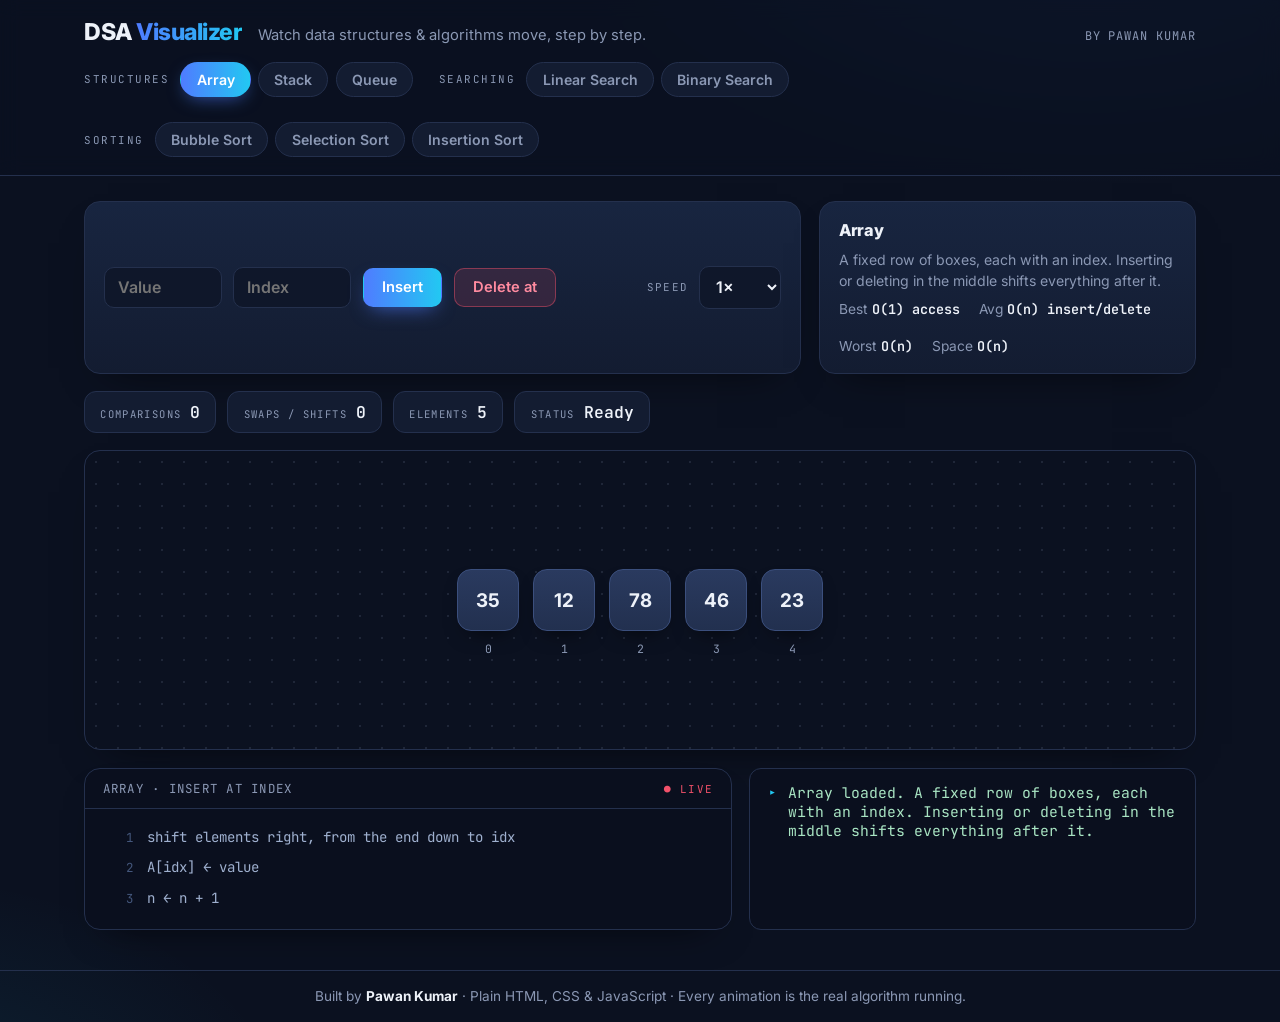
==== commit 66f2d617: "DSA Visualizer: pseudocode panel with live line tracking + step controls (pause/step/scrub through r" ====
--- a/DSA Visualizer/index.html
+++ b/DSA Visualizer/index.html
@@ -514,6 +514,133 @@
 
         footer b {
             color: var(--ink);
+        }
+
+        /* ---------- transport (step controls) ---------- */
+
+        .transport {
+            margin-top: 1.1rem;
+            background: linear-gradient(180deg, var(--panel-2), var(--panel));
+            border: 1px solid var(--line);
+            border-radius: 14px;
+            padding: 0.75rem 1rem;
+            display: flex;
+            align-items: center;
+            gap: 0.8rem;
+        }
+
+        .transport[hidden] {
+            display: none;
+        }
+
+        .tbtn {
+            padding: 0.55rem 0.95rem;
+            flex-shrink: 0;
+        }
+
+        .transport input[type="range"] {
+            flex: 1;
+            accent-color: var(--accent);
+            cursor: pointer;
+            min-width: 80px;
+        }
+
+        .tlabel {
+            font-family: "JetBrains Mono", monospace;
+            font-size: 0.82rem;
+            color: var(--muted);
+            white-space: nowrap;
+        }
+
+        /* ---------- pseudocode panel ---------- */
+
+        .lower-grid {
+            display: grid;
+            grid-template-columns: 1.45fr 1fr;
+            gap: 1.1rem;
+            margin-top: 1.1rem;
+            align-items: stretch;
+        }
+
+        @media (max-width: 820px) {
+            .lower-grid {
+                grid-template-columns: 1fr;
+            }
+        }
+
+        .lower-grid .status {
+            margin-top: 0;
+            height: 100%;
+        }
+
+        .code-card {
+            background: #0a0f1e;
+            padding: 0;
+            overflow: hidden;
+        }
+
+        .code-head {
+            display: flex;
+            justify-content: space-between;
+            align-items: center;
+            padding: 0.7rem 1.1rem;
+            border-bottom: 1px solid var(--line);
+            font-family: "JetBrains Mono", monospace;
+            font-size: 0.78rem;
+            letter-spacing: 0.1em;
+            text-transform: uppercase;
+            color: var(--muted);
+        }
+
+        .code-live {
+            color: var(--red);
+            font-size: 0.68rem;
+            animation: codeBlink 1.6s ease-in-out infinite;
+        }
+
+        @keyframes codeBlink {
+            0%, 100% { opacity: 1; }
+            50% { opacity: 0.3; }
+        }
+
+        .code-lines {
+            list-style: none;
+            counter-reset: code;
+            padding: 0.8rem 0.7rem 0.9rem;
+            font-family: "JetBrains Mono", monospace;
+            font-size: 0.88rem;
+            line-height: 1.55;
+            overflow-x: auto;
+        }
+
+        .code-lines li {
+            counter-increment: code;
+            padding: 0.28rem 0.7rem 0.28rem 0.5rem;
+            border-left: 3px solid transparent;
+            border-radius: 0 8px 8px 0;
+            color: #9fb0cf;
+            white-space: pre;
+            transition: background 0.25s ease, color 0.25s ease, border-color 0.25s ease;
+        }
+
+        .code-lines li::before {
+            content: counter(code);
+            display: inline-block;
+            width: 1.6rem;
+            margin-right: 0.9rem;
+            text-align: right;
+            color: #44577c;
+            font-size: 0.78rem;
+        }
+
+        .code-lines li.active {
+            background: rgba(79, 124, 255, 0.18);
+            border-left-color: var(--accent);
+            color: #ffffff;
+        }
+
+        .code-lines li.active::before {
+            color: var(--accent-2);
         }
 
         @media (prefers-reduced-motion: reduce) {
@@ -571,7 +698,21 @@
 
         <div class="card stage" id="stage"></div>
 
-        <p class="status" id="status">Pick a structure or algorithm above to get started.</p>
+        <div class="transport" id="transport" hidden>
+            <button class="btn tbtn" id="tBack" aria-label="Previous step">⏮</button>
+            <button class="btn primary tbtn" id="tPlay">⏸ Pause</button>
+            <button class="btn tbtn" id="tFwd" aria-label="Next step">⏭</button>
+            <input type="range" id="tSlider" min="0" max="0" value="0" step="1" aria-label="Scrub through steps">
+            <span class="tlabel" id="tLabel">Step 0 / 0</span>
+        </div>
+
+        <div class="lower-grid">
+            <div class="card code-card">
+                <div class="code-head"><span id="codeTitle">Pseudocode</span><span class="code-live">● LIVE</span></div>
+                <ol class="code-lines" id="codeLines"></ol>
+            </div>
+            <p class="status" id="status">Pick a structure or algorithm above to get started.</p>
+        </div>
     </main>
 
     <footer>
@@ -690,19 +831,20 @@
 
         // marks: { index: "compare" | "swap" | "found" | "sorted" | "key" | "eliminated" }
         // labels: { index: "text shown above the node" }
-        function paint(marks = {}, labels = {}, enterIdx = -1) {
+        function paint(marks = {}, labels = {}, enterIdx = -1, arr = null) {
+            const view = arr || data;
             stage.innerHTML = "";
             stage.classList.toggle("stack-layout", mode === "stack");
 
             const autoLabels = {};
-            if (mode === "stack" && data.length) autoLabels[data.length - 1] = "TOP";
-            if (mode === "queue" && data.length) {
-                autoLabels[0] = data.length === 1 ? "FRONT · REAR" : "FRONT";
-                if (data.length > 1) autoLabels[data.length - 1] = "REAR";
+            if (mode === "stack" && view.length) autoLabels[view.length - 1] = "TOP";
+            if (mode === "queue" && view.length) {
+                autoLabels[0] = view.length === 1 ? "FRONT · REAR" : "FRONT";
+                if (view.length > 1) autoLabels[view.length - 1] = "REAR";
             }
             const allLabels = Object.assign({}, autoLabels, labels);
 
-            data.forEach((val, idx) => {
+            view.forEach((val, idx) => {
                 const node = document.createElement("div");
                 node.className = "node" + (marks[idx] ? " " + marks[idx] : "") + (idx === enterIdx ? " enter" : "");
                 node.innerHTML = `<span>${val}</span><span class="index">${idx}</span>`;
@@ -804,9 +946,11 @@
             document.querySelectorAll(".tab-btn").forEach(b => {
                 b.classList.toggle("active", b.dataset.mode === mode);
             });
+            clearTrace();
             renderControls();
             renderInfo();
             paint();
+            showCode(DEFAULT_CODE[mode], -1);
             say(`${MODES[mode].name} loaded. ${MODES[mode].blurb}`);
         }
 
@@ -817,6 +961,7 @@
             while (fresh.size < n) fresh.add(rand(5, 99));
             data = [...fresh];
             if (mode === "binary") data.sort((a, b) => a - b);
+            clearTrace();
             resetStats();
             paint();
             say(`New random data generated (${n} elements)${mode === "binary" ? ", sorted for binary search" : ""}.`);
@@ -833,6 +978,7 @@
             }
             data.splice(idx, 0, val);
             paint({}, {}, idx);
+            showCode("array-insert", 1);
             say(`Inserted ${val} at index ${idx}. Elements after it shifted one place right.`);
         }
 
@@ -843,6 +989,7 @@
             }
             const [removed] = data.splice(idx, 1);
             paint();
+            showCode("array-delete", 1);
             say(`Deleted ${removed} from index ${idx}. Elements after it shifted one place left.`);
         }
 
@@ -853,12 +1000,14 @@
             if (Number.isNaN(val)) return say("Type a value to push first.");
             data.push(val);
             paint({}, {}, data.length - 1);
+            showCode("stack-push", 2);
             say(`Pushed ${val}. It is now the top of the stack.`);
         }
 
         function stackPeek() {
             if (!data.length) return say("Stack is empty — nothing to peek at.");
             paint({ [data.length - 1]: "compare" });
+            showCode("stack-peek", 1);
             say(`Peek: the top element is ${data[data.length - 1]} (it stays on the stack).`);
         }
 
@@ -871,6 +1020,7 @@
             const val = data.pop();
             paint();
             setBusy(false);
+            showCode("stack-pop", 1);
             say(`Popped ${val}. ${data.length ? `New top is ${data[data.length - 1]}.` : "The stack is now empty."}`);
         }
 
@@ -881,6 +1031,7 @@
             if (Number.isNaN(val)) return say("Type a value to enqueue first.");
             data.push(val);
             paint({}, {}, data.length - 1);
+            showCode("queue-enqueue", 1);
             say(`Enqueued ${val} at the rear.`);
         }
 
@@ -892,189 +1043,373 @@
             const val = data.shift();
             paint();
             setBusy(false);
+            showCode("queue-dequeue", 1);
             say(`Dequeued ${val} from the front. ${data.length ? `New front is ${data[0]}.` : "The queue is now empty."}`);
         }
 
-        /* ================= searching ================= */
-
-        async function runSearch() {
+        /* ================= pseudocode ================= */
+
+        const CODE = {
+            "array-insert": { title: "Array · Insert at index", lines: [
+                "shift elements right, from the end down to idx",
+                "A[idx] ← value",
+                "n ← n + 1"
+            ]},
+            "array-delete": { title: "Array · Delete at index", lines: [
+                "removed ← A[idx]",
+                "shift elements left to fill the gap",
+                "n ← n − 1"
+            ]},
+            "stack-push": { title: "Stack · Push", lines: [
+                "if top = capacity − 1 → overflow",
+                "top ← top + 1",
+                "A[top] ← value"
+            ]},
+            "stack-pop": { title: "Stack · Pop", lines: [
+                "if top = −1 → underflow",
+                "value ← A[top]",
+                "top ← top − 1",
+                "return value"
+            ]},
+            "stack-peek": { title: "Stack · Peek", lines: [
+                "if top = −1 → stack is empty",
+                "return A[top]        (nothing is removed)"
+            ]},
+            "queue-enqueue": { title: "Queue · Enqueue", lines: [
+                "rear ← rear + 1",
+                "A[rear] ← value"
+            ]},
+            "queue-dequeue": { title: "Queue · Dequeue", lines: [
+                "if front > rear → underflow",
+                "value ← A[front]",
+                "front ← front + 1",
+                "return value"
+            ]},
+            linear: { title: "Linear Search · Pseudocode", lines: [
+                "for i ← 0 to n − 1",
+                "    if A[i] = target",
+                "        return i",
+                "return “not found”"
+            ]},
+            binary: { title: "Binary Search · Pseudocode", lines: [
+                "low ← 0,  high ← n − 1",
+                "while low ≤ high",
+                "    mid ← ⌊(low + high) / 2⌋",
+                "    if A[mid] = target → return mid",
+                "    else if A[mid] < target → low ← mid + 1",
+                "    else → high ← mid − 1",
+                "return “not found”"
+            ]},
+            bubble: { title: "Bubble Sort · Pseudocode", lines: [
+                "for i ← 0 to n − 2",
+                "    for j ← 0 to n − i − 2",
+                "        if A[j] > A[j + 1]",
+                "            swap A[j] and A[j + 1]"
+            ]},
+            selection: { title: "Selection Sort · Pseudocode", lines: [
+                "for i ← 0 to n − 2",
+                "    min ← i",
+                "    for j ← i + 1 to n − 1",
+                "        if A[j] < A[min] → min ← j",
+                "    swap A[i] and A[min]"
+            ]},
+            insertion: { title: "Insertion Sort · Pseudocode", lines: [
+                "for i ← 1 to n − 1",
+                "    key ← A[i],  j ← i − 1",
+                "    while j ≥ 0 and A[j] > key",
+                "        A[j + 1] ← A[j],  j ← j − 1",
+                "    A[j + 1] ← key"
+            ]}
+        };
+
+        const DEFAULT_CODE = {
+            array: "array-insert", stack: "stack-push", queue: "queue-enqueue",
+            linear: "linear", binary: "binary",
+            bubble: "bubble", selection: "selection", insertion: "insertion"
+        };
+
+        const codeTitle = document.getElementById("codeTitle");
+        const codeLines = document.getElementById("codeLines");
+        let codeKey = null;
+
+        function showCode(key, lineIdx) {
+            const block = CODE[key];
+            if (!block) return;
+            if (key !== codeKey) {
+                codeKey = key;
+                codeTitle.textContent = block.title;
+                codeLines.innerHTML = block.lines.map(l => `<li>${l}</li>`).join("");
+            }
+            [...codeLines.children].forEach((li, i) => {
+                li.classList.toggle("active", i === lineIdx);
+            });
+        }
+
+        /* ================= step traces + player =================
+           Searches and sorts are recorded as a list of steps first,
+           then played back — so you can pause, step and scrub. */
+
+        let trace = null;        // array of steps for the current run
+        let traceIdx = 0;
+        let traceTimer = null;
+        let playing = false;
+        let runBase = null;      // the data as it was when the run started
+
+        const transport = document.getElementById("transport");
+        const tPlay = document.getElementById("tPlay");
+        const tBack = document.getElementById("tBack");
+        const tFwd = document.getElementById("tFwd");
+        const tSlider = document.getElementById("tSlider");
+        const tLabel = document.getElementById("tLabel");
+
+        function stepMs() { return 850 * delayFactor; }
+
+        function clearTrace() {
+            pauseTrace();
+            trace = null;
+            runBase = null;
+            traceIdx = 0;
+            transport.hidden = true;
+        }
+
+        function beginTrace(steps, base) {
+            pauseTrace();
+            trace = steps;
+            runBase = base;
+            data = base.slice();
+            traceIdx = 0;
+            transport.hidden = false;
+            tSlider.max = steps.length - 1;
+            renderStep();
+            playTrace();
+        }
+
+        function renderStep() {
+            if (!trace) return;
+            const s = trace[traceIdx];
+            stats.comp = s.comp;
+            stats.swap = s.swap;
+            paint(s.marks, s.labels, -1, s.data);
+            say(s.msg);
+            showCode(mode, s.line);
+            tSlider.value = traceIdx;
+            tLabel.textContent = `Step ${traceIdx + 1} / ${trace.length}`;
+            tBack.disabled = traceIdx === 0;
+            tFwd.disabled = traceIdx === trace.length - 1;
+        }
+
+        function playTrace() {
+            if (!trace || traceIdx >= trace.length - 1) return;
+            playing = true;
+            tPlay.textContent = "⏸ Pause";
+            const tick = () => {
+                if (!playing) return;
+                if (traceIdx < trace.length - 1) {
+                    traceIdx++;
+                    renderStep();
+                    traceTimer = setTimeout(tick, stepMs());
+                } else {
+                    pauseTrace();
+                }
+            };
+            traceTimer = setTimeout(tick, stepMs());
+        }
+
+        function pauseTrace() {
+            playing = false;
+            if (traceTimer) clearTimeout(traceTimer);
+            traceTimer = null;
+            if (tPlay) tPlay.textContent = "▶ Play";
+        }
+
+        tPlay.addEventListener("click", () => { playing ? pauseTrace() : playTrace(); });
+        tBack.addEventListener("click", () => { pauseTrace(); if (trace && traceIdx > 0) { traceIdx--; renderStep(); } });
+        tFwd.addEventListener("click", () => { pauseTrace(); if (trace && traceIdx < trace.length - 1) { traceIdx++; renderStep(); } });
+        tSlider.addEventListener("input", () => { pauseTrace(); if (trace) { traceIdx = parseInt(tSlider.value, 10); renderStep(); } });
+
+        // builders share this helper: record one step
+        function tracer(a, steps) {
+            const t = { comp: 0, swap: 0 };
+            t.snap = (marks, labels, msg, line) => {
+                steps.push({ data: a.slice(), marks, labels, msg, line, comp: t.comp, swap: t.swap });
+            };
+            return t;
+        }
+
+        function sweepSteps(a, steps, t, finalMsg) {
+            for (let k = 1; k <= a.length; k++) {
+                const marks = {};
+                for (let i = 0; i < k; i++) marks[i] = "sorted";
+                steps.push({ data: a.slice(), marks, labels: {}, msg: finalMsg, line: -1, comp: t.comp, swap: t.swap });
+            }
+        }
+
+        /* ================= searching (traced) ================= */
+
+        function runSearch() {
             const target = readNumber("inVal");
             if (Number.isNaN(target)) return say("Type the target value to search for.");
-            resetStats();
-            setBusy(true);
-            if (mode === "linear") await linearSearch(target);
-            else await binarySearch(target);
-            setBusy(false);
-        }
-
-        async function linearSearch(target) {
-            for (let i = 0; i < data.length; i++) {
-                stats.comp++;
-                paint({ [i]: "compare" }, { [i]: "CHECKING" });
-                say(`Step ${i + 1}: is data[${i}] = ${data[i]} equal to ${target}?`);
-                await sleep(900);
-                if (data[i] === target) {
-                    paint({ [i]: "found" }, { [i]: "FOUND" });
-                    say(`Found ${target} at index ${i} after ${stats.comp} comparison${stats.comp === 1 ? "" : "s"}.`);
-                    return;
+            const base = (trace && runBase) ? runBase.slice() : data.slice();
+            const steps = mode === "linear" ? buildLinear(base, target) : buildBinary(base, target);
+            beginTrace(steps, base);
+        }
+
+        function buildLinear(a, target) {
+            const steps = [];
+            const t = tracer(a, steps);
+            for (let i = 0; i < a.length; i++) {
+                t.comp++;
+                t.snap({ [i]: "compare" }, { [i]: "CHECKING" },
+                    `Step ${i + 1}: is A[${i}] = ${a[i]} equal to ${target}?`, 1);
+                if (a[i] === target) {
+                    t.snap({ [i]: "found" }, { [i]: "FOUND" },
+                        `Found ${target} at index ${i} after ${t.comp} comparison${t.comp === 1 ? "" : "s"}.`, 2);
+                    return steps;
                 }
-                paint({ [i]: "eliminated" });
-                await sleep(220);
-            }
-            say(`${target} is not in the array — all ${data.length} elements checked.`);
-        }
-
-        async function binarySearch(target) {
-            let low = 0, high = data.length - 1;
+                t.snap({ [i]: "eliminated" }, {},
+                    `${a[i]} ≠ ${target} — cross it off and move on.`, 0);
+            }
+            const marks = {};
+            a.forEach((_, i) => { marks[i] = "eliminated"; });
+            t.snap(marks, {}, `${target} is not in the array — all ${a.length} elements checked.`, 3);
+            return steps;
+        }
+
+        function buildBinary(a, target) {
+            const steps = [];
+            const t = tracer(a, steps);
+            let low = 0, high = a.length - 1;
             while (low <= high) {
                 const mid = Math.floor((low + high) / 2);
-                stats.comp++;
+                t.comp++;
                 const marks = {}, labels = { [low]: "LOW", [high]: "HIGH", [mid]: "MID" };
-                for (let i = 0; i < data.length; i++) {
-                    if (i < low || i > high) marks[i] = "eliminated";
+                for (let i = 0; i < a.length; i++) if (i < low || i > high) marks[i] = "eliminated";
+                marks[mid] = "compare";
+                t.snap(marks, labels,
+                    `Range [${low}…${high}] → mid = ${mid}, A[${mid}] = ${a[mid]}. Comparing with ${target}…`, 2);
+                if (a[mid] === target) {
+                    t.snap({ [mid]: "found" }, { [mid]: "FOUND" },
+                        `Found ${target} at index ${mid} after ${t.comp} comparison${t.comp === 1 ? "" : "s"} — that's the power of halving.`, 3);
+                    return steps;
                 }
-                marks[mid] = "compare";
-                paint(marks, labels);
-                say(`Range [${low}…${high}] → mid = ${mid}, data[${mid}] = ${data[mid]}. Comparing with ${target}…`);
-                await sleep(1050);
-
-                if (data[mid] === target) {
-                    paint({ [mid]: "found" }, { [mid]: "FOUND" });
-                    say(`Found ${target} at index ${mid} after ${stats.comp} comparison${stats.comp === 1 ? "" : "s"} — that's the power of halving.`);
-                    return;
-                }
-                if (data[mid] < target) {
-                    say(`${data[mid]} < ${target}, so the target can only be in the right half.`);
+                if (a[mid] < target) {
+                    t.snap(Object.assign({}, marks, { [mid]: "eliminated" }), labels,
+                        `${a[mid]} < ${target} — the target can only be in the right half.`, 4);
                     low = mid + 1;
                 } else {
-                    say(`${data[mid]} > ${target}, so the target can only be in the left half.`);
+                    t.snap(Object.assign({}, marks, { [mid]: "eliminated" }), labels,
+                        `${a[mid]} > ${target} — the target can only be in the left half.`, 5);
                     high = mid - 1;
                 }
-                await sleep(650);
             }
             const marks = {};
-            data.forEach((_, i) => { marks[i] = "eliminated"; });
-            paint(marks);
-            say(`${target} is not in the array — the search range emptied out.`);
-        }
-
-        /* ================= sorting ================= */
-
-        async function runSort() {
-            resetStats();
-            setBusy(true);
-            if (mode === "bubble") await bubbleSort();
-            else if (mode === "selection") await selectionSort();
-            else await insertionSort();
-            setBusy(false);
-        }
-
-        function sortedMarks(upto) {
-            const marks = {};
-            for (let i = 0; i < upto; i++) marks[i] = "sorted";
-            return marks;
-        }
-
-        async function finishSort() {
-            // celebratory left-to-right green sweep
-            for (let i = 0; i < data.length; i++) {
-                paint(sortedMarks(i + 1));
-                await sleep(110);
-            }
-            say(`Sorting complete — ${stats.comp} comparisons, ${stats.swap} swaps/shifts.`);
-        }
-
-        async function bubbleSort() {
-            const n = data.length;
+            a.forEach((_, i) => { marks[i] = "eliminated"; });
+            t.snap(marks, {}, `${target} is not in the array — the search range emptied out.`, 6);
+            return steps;
+        }
+
+        /* ================= sorting (traced) ================= */
+
+        function runSort() {
+            const base = (trace && runBase) ? runBase.slice() : data.slice();
+            const steps = mode === "bubble" ? buildBubble(base)
+                : mode === "selection" ? buildSelection(base)
+                : buildInsertion(base);
+            beginTrace(steps, base);
+        }
+
+        function buildBubble(a) {
+            const steps = [];
+            const t = tracer(a, steps);
+            const n = a.length;
+            const tail = upto => { const m = {}; for (let k = upto; k < n; k++) m[k] = "sorted"; return m; };
             for (let i = 0; i < n - 1; i++) {
                 let swapped = false;
                 for (let j = 0; j < n - i - 1; j++) {
-                    stats.comp++;
-                    const marks = sortedMarks(0);
-                    for (let k = n - i; k < n; k++) marks[k] = "sorted";
+                    t.comp++;
+                    const marks = tail(n - i);
                     marks[j] = "compare"; marks[j + 1] = "compare";
-                    paint(marks, { [j]: "COMPARE", [j + 1]: "COMPARE" });
-                    say(`Compare ${data[j]} and ${data[j + 1]}.`);
-                    await sleep(750);
-
-                    if (data[j] > data[j + 1]) {
-                        [data[j], data[j + 1]] = [data[j + 1], data[j]];
-                        stats.swap++;
+                    t.snap(marks, { [j]: "COMPARE", [j + 1]: "COMPARE" },
+                        `Compare ${a[j]} and ${a[j + 1]}.`, 2);
+                    if (a[j] > a[j + 1]) {
+                        [a[j], a[j + 1]] = [a[j + 1], a[j]];
+                        t.swap++;
                         swapped = true;
-                        const m2 = {};
-                        for (let k = n - i; k < n; k++) m2[k] = "sorted";
+                        const m2 = tail(n - i);
                         m2[j] = "swap"; m2[j + 1] = "swap";
-                        paint(m2, { [j]: "SWAPPED", [j + 1]: "SWAPPED" });
-                        say(`${data[j + 1]} was bigger — swapped, so ${data[j]} now sits before it.`);
-                        await sleep(750);
+                        t.snap(m2, { [j]: "SWAPPED", [j + 1]: "SWAPPED" },
+                            `${a[j + 1]} was bigger — swapped, so ${a[j]} now sits before it.`, 3);
                     }
                 }
-                if (!swapped) break; // already sorted — bubble sort can stop early
-            }
-            await finishSort();
-        }
-
-        async function selectionSort() {
-            const n = data.length;
+                if (!swapped) break;
+            }
+            sweepSteps(a, steps, t, `Sorting complete — ${t.comp} comparisons, ${t.swap} swaps.`);
+            return steps;
+        }
+
+        function buildSelection(a) {
+            const steps = [];
+            const t = tracer(a, steps);
+            const n = a.length;
+            const head = upto => { const m = {}; for (let k = 0; k < upto; k++) m[k] = "sorted"; return m; };
             for (let i = 0; i < n - 1; i++) {
                 let minIdx = i;
                 for (let j = i + 1; j < n; j++) {
-                    stats.comp++;
-                    const marks = sortedMarks(i);
+                    t.comp++;
+                    const marks = head(i);
                     marks[minIdx] = "key";
                     marks[j] = "compare";
-                    paint(marks, { [minIdx]: "MIN SO FAR", [j]: "SCAN" });
-                    say(`Scanning: is ${data[j]} smaller than the current minimum ${data[minIdx]}?`);
-                    await sleep(520);
-                    if (data[j] < data[minIdx]) minIdx = j;
+                    t.snap(marks, { [minIdx]: "MIN SO FAR", [j]: "SCAN" },
+                        `Scanning: is ${a[j]} smaller than the current minimum ${a[minIdx]}?`, 3);
+                    if (a[j] < a[minIdx]) minIdx = j;
                 }
                 if (minIdx !== i) {
-                    [data[i], data[minIdx]] = [data[minIdx], data[i]];
-                    stats.swap++;
-                    const marks = sortedMarks(i);
+                    [a[i], a[minIdx]] = [a[minIdx], a[i]];
+                    t.swap++;
+                    const marks = head(i);
                     marks[i] = "found"; marks[minIdx] = "swap";
-                    paint(marks, { [i]: "PLACED", [minIdx]: "SWAPPED" });
-                    say(`Smallest in the unsorted part was ${data[i]} — swapped into position ${i}.`);
-                    await sleep(900);
+                    t.snap(marks, { [i]: "PLACED", [minIdx]: "SWAPPED" },
+                        `Smallest in the unsorted part was ${a[i]} — swapped into position ${i}.`, 4);
                 } else {
-                    say(`${data[i]} is already the smallest — it stays at position ${i}.`);
-                    await sleep(500);
+                    const marks = head(i + 1);
+                    t.snap(marks, {}, `${a[i]} is already the smallest — it stays at position ${i}.`, 4);
                 }
             }
-            await finishSort();
-        }
-
-        async function insertionSort() {
-            const n = data.length;
+            sweepSteps(a, steps, t, `Sorting complete — ${t.comp} comparisons, ${t.swap} swaps.`);
+            return steps;
+        }
+
+        function buildInsertion(a) {
+            const steps = [];
+            const t = tracer(a, steps);
+            const n = a.length;
+            const head = upto => { const m = {}; for (let k = 0; k < upto; k++) m[k] = "sorted"; return m; };
             for (let i = 1; i < n; i++) {
-                const key = data[i];
+                const key = a[i];
                 let j = i - 1;
-                const startMarks = sortedMarks(i);
+                const startMarks = head(i);
                 startMarks[i] = "key";
-                paint(startMarks, { [i]: "KEY" });
-                say(`Take ${key} and find its place in the sorted part.`);
-                await sleep(800);
-
-                while (j >= 0 && data[j] > key) {
-                    stats.comp++;
-                    data[j + 1] = data[j];
-                    stats.swap++;
-                    const marks = sortedMarks(j + 1);
+                t.snap(startMarks, { [i]: "KEY" },
+                    `Take ${key} and find its place in the sorted part.`, 1);
+                while (j >= 0 && a[j] > key) {
+                    t.comp++;
+                    a[j + 1] = a[j];
+                    t.swap++;
+                    const marks = head(j + 1);
                     marks[j + 1] = "swap";
-                    paint(marks, { [j + 1]: "SHIFT →" });
-                    say(`${data[j]} > ${key}, so ${data[j]} shifts one place right.`);
-                    await sleep(750);
+                    t.snap(marks, { [j + 1]: "SHIFT →" },
+                        `${a[j]} > ${key}, so ${a[j]} shifts one place right.`, 3);
                     j--;
                 }
-                if (j >= 0) stats.comp++; // the final comparison that stopped the loop
-                data[j + 1] = key;
-                const marks = sortedMarks(i + 1);
+                if (j >= 0) t.comp++;
+                a[j + 1] = key;
+                const marks = head(i + 1);
                 marks[j + 1] = "found";
-                paint(marks, { [j + 1]: "INSERTED" });
-                say(`${key} drops into position ${j + 1}.`);
-                await sleep(800);
-            }
-            await finishSort();
+                t.snap(marks, { [j + 1]: "INSERTED" },
+                    `${key} drops into position ${j + 1}.`, 4);
+            }
+            sweepSteps(a, steps, t, `Sorting complete — ${t.comp} comparisons, ${t.swap} swaps/shifts.`);
+            return steps;
         }
 
         /* ================= tabs + boot ================= */
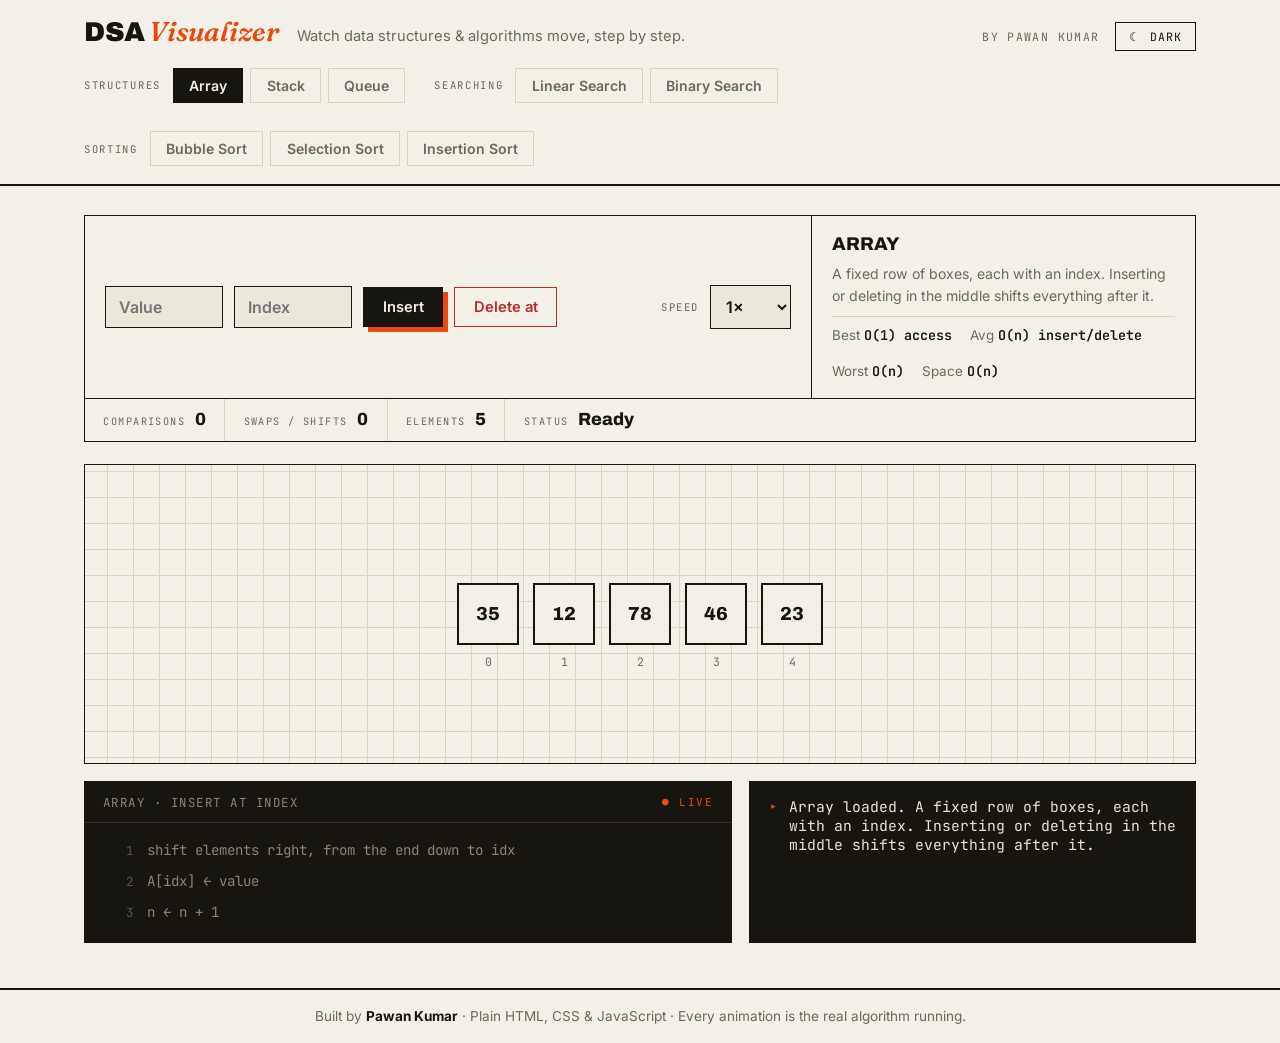
==== commit 25655492: "Redesign DSA Visualizer: mono editorial design (warm paper, ink rules, vermilion accent, dark mode) " ====
--- a/DSA Visualizer/index.html
+++ b/DSA Visualizer/index.html
@@ -8,23 +8,47 @@
     <meta name="description" content="Watch data structures and algorithms move step by step: arrays, stacks, queues, searching and sorting — visualised live.">
     <link rel="preconnect" href="https://fonts.googleapis.com">
     <link rel="preconnect" href="https://fonts.gstatic.com" crossorigin>
-    <link href="https://fonts.googleapis.com/css2?family=Inter:wght@400;500;600;700;800&family=JetBrains+Mono:wght@400;600&display=swap" rel="stylesheet">
+    <link href="https://fonts.googleapis.com/css2?family=Archivo:wght@600;700;800;900&family=Fraunces:ital,opsz,wght@1,9..144,500;600&family=Inter:wght@400;500;600;700&family=JetBrains+Mono:wght@400;600&display=swap" rel="stylesheet">
     <style>
+        /* ============================================================
+           Editorial design system — shared with the SMS web UI.
+           Warm paper, black ink, hairline rules, one vermilion accent.
+           No gradients, no glass, no glow: print, not AI slop.
+           ============================================================ */
+
         :root {
-            --bg: #0b1120;
-            --bg-soft: #0f172a;
-            --panel: #131c31;
-            --panel-2: #182540;
-            --line: #24304d;
-            --ink: #eef2f9;
-            --muted: #8b98b4;
-            --accent: #4f7cff;
-            --accent-2: #22c8f2;
-            --amber: #f5a623;
-            --green: #22c07a;
-            --red: #f2516a;
-            --radius: 16px;
+            --paper: #f3f0e8;
+            --paper-2: #ebe7da;
+            --ink: #16150f;
+            --muted: #6d695c;
+            --line: #d9d3bf;
+            --rule: #16150f;
+            --accent: #e8490f;
+            --good: #2e7d4f;
+            --warn: #bd7f0e;
+            --bad: #bc2b2b;
+            --code-bg: #16150f;
+            --code-ink: #ece5d3;
+            --code-dim: #8a8474;
+            --shadow: 5px 5px 0 var(--accent);
             --ease: cubic-bezier(0.22, 1, 0.36, 1);
+        }
+
+        [data-theme="dark"] {
+            --paper: #131311;
+            --paper-2: #1b1b18;
+            --ink: #ece7da;
+            --muted: #98937f;
+            --line: #2e2d26;
+            --rule: #ece7da;
+            --accent: #ff5a1f;
+            --good: #4cb67d;
+            --warn: #e0a33c;
+            --bad: #e05d5d;
+            --code-bg: #0a0a09;
+            --code-ink: #ece5d3;
+            --code-dim: #7d7867;
+            --shadow: 5px 5px 0 var(--accent);
         }
 
         * {
@@ -39,14 +63,12 @@
 
         body {
             font-family: "Inter", "Segoe UI", system-ui, sans-serif;
-            background:
-                radial-gradient(900px 480px at 85% -10%, rgba(79, 124, 255, 0.16), transparent 60%),
-                radial-gradient(700px 420px at -10% 110%, rgba(34, 200, 242, 0.10), transparent 60%),
-                var(--bg);
+            background: var(--paper);
             color: var(--ink);
             min-height: 100vh;
             display: flex;
             flex-direction: column;
+            transition: background 0.3s ease, color 0.3s ease;
         }
 
         ::selection {
@@ -54,39 +76,46 @@
             color: #fff;
         }
 
+        button, input, select {
+            font-family: inherit;
+        }
+
         /* ---------- header ---------- */
 
         header {
-            border-bottom: 1px solid var(--line);
-            background: rgba(11, 17, 32, 0.72);
-            backdrop-filter: blur(10px);
+            border-bottom: 2px solid var(--rule);
             position: sticky;
             top: 0;
             z-index: 50;
+            background: var(--paper);
         }
 
         .header-in {
             max-width: 1160px;
             margin: 0 auto;
-            padding: 1.1rem 1.5rem 1rem;
+            padding: 1.15rem 1.5rem 1.05rem;
             display: flex;
             align-items: baseline;
-            gap: 1rem;
+            gap: 1.1rem;
             flex-wrap: wrap;
         }
 
         .brand {
-            font-size: 1.45rem;
-            font-weight: 800;
-            letter-spacing: -0.02em;
+            font-family: "Archivo", "Inter", sans-serif;
+            font-size: 1.7rem;
+            font-weight: 900;
+            letter-spacing: -0.015em;
+            text-transform: uppercase;
+            line-height: 1;
         }
 
         .brand em {
-            font-style: normal;
-            background: linear-gradient(90deg, var(--accent), var(--accent-2));
-            -webkit-background-clip: text;
-            background-clip: text;
-            color: transparent;
+            font-family: "Fraunces", Georgia, serif;
+            font-style: italic;
+            font-weight: 600;
+            text-transform: none;
+            letter-spacing: 0;
+            color: var(--accent);
         }
 
         .tagline {
@@ -97,10 +126,31 @@
         .credit {
             margin-left: auto;
             font-family: "JetBrains Mono", monospace;
-            font-size: 0.75rem;
-            letter-spacing: 0.08em;
+            font-size: 0.72rem;
+            letter-spacing: 0.12em;
             color: var(--muted);
             text-transform: uppercase;
+            display: flex;
+            align-items: center;
+            gap: 1rem;
+        }
+
+        .theme-btn {
+            border: 1.5px solid var(--rule);
+            background: transparent;
+            color: var(--ink);
+            padding: 0.38rem 0.8rem;
+            cursor: pointer;
+            font-family: "JetBrains Mono", monospace;
+            font-size: 0.72rem;
+            letter-spacing: 0.1em;
+            text-transform: uppercase;
+            transition: background 0.18s ease, color 0.18s ease;
+        }
+
+        .theme-btn:hover {
+            background: var(--ink);
+            color: var(--paper);
         }
 
         /* ---------- tabs ---------- */
@@ -108,9 +158,9 @@
         .tabs-wrap {
             max-width: 1160px;
             margin: 0 auto;
-            padding: 0 1.5rem 1.1rem;
+            padding: 0 1.5rem 1.15rem;
             display: flex;
-            gap: 1.6rem;
+            gap: 1.8rem;
             flex-wrap: wrap;
         }
 
@@ -123,41 +173,39 @@
 
         .tab-group-label {
             font-family: "JetBrains Mono", monospace;
-            font-size: 0.68rem;
-            letter-spacing: 0.14em;
+            font-size: 0.66rem;
+            letter-spacing: 0.16em;
             color: var(--muted);
             text-transform: uppercase;
-            margin-right: 0.25rem;
+            margin-right: 0.3rem;
         }
 
         .tab-btn {
-            background: var(--panel);
+            background: transparent;
             color: var(--muted);
-            border: 1px solid var(--line);
-            padding: 0.5rem 0.95rem;
-            border-radius: 999px;
+            border: 1.5px solid var(--line);
+            padding: 0.48rem 0.95rem;
+            border-radius: 0;
             cursor: pointer;
             font: inherit;
             font-weight: 600;
             font-size: 0.88rem;
-            transition: color 0.2s ease, border-color 0.2s ease, background 0.2s ease, transform 0.2s var(--ease);
+            transition: color 0.18s ease, border-color 0.18s ease, background 0.18s ease;
         }
 
         .tab-btn:hover:not(:disabled) {
             color: var(--ink);
-            border-color: var(--accent);
-            transform: translateY(-1px);
+            border-color: var(--rule);
         }
 
         .tab-btn.active {
-            background: linear-gradient(90deg, var(--accent), var(--accent-2));
-            border-color: transparent;
-            color: #fff;
-            box-shadow: 0 6px 18px -6px rgba(79, 124, 255, 0.65);
+            background: var(--ink);
+            border-color: var(--ink);
+            color: var(--paper);
         }
 
         .tab-btn:disabled {
-            opacity: 0.45;
+            opacity: 0.4;
             cursor: not-allowed;
         }
 
@@ -168,14 +216,15 @@
             width: 100%;
             max-width: 1160px;
             margin: 0 auto;
-            padding: 1.6rem 1.5rem 2.5rem;
+            padding: 1.8rem 1.5rem 2.8rem;
         }
 
         .meta-grid {
             display: grid;
             grid-template-columns: 1.9fr 1fr;
-            gap: 1.1rem;
-            margin-bottom: 1.1rem;
+            gap: 0;
+            margin-bottom: 0;
+            border: 1.5px solid var(--rule);
         }
 
         @media (max-width: 820px) {
@@ -185,16 +234,29 @@
         }
 
         .card {
-            background: linear-gradient(180deg, var(--panel-2), var(--panel));
-            border: 1px solid var(--line);
-            border-radius: var(--radius);
-            box-shadow: 0 18px 40px -24px rgba(0, 0, 0, 0.7);
+            background: var(--paper);
+            border: 1.5px solid var(--rule);
+        }
+
+        .meta-grid .card {
+            border: none;
+        }
+
+        .meta-grid .control-panel {
+            border-right: 1.5px solid var(--rule);
+        }
+
+        @media (max-width: 820px) {
+            .meta-grid .control-panel {
+                border-right: none;
+                border-bottom: 1.5px solid var(--rule);
+            }
         }
 
         /* ---------- controls ---------- */
 
         .control-panel {
-            padding: 1.1rem 1.2rem;
+            padding: 1.15rem 1.25rem;
             display: flex;
             gap: 0.7rem;
             flex-wrap: wrap;
@@ -207,36 +269,35 @@
 
         .field-label {
             font-family: "JetBrains Mono", monospace;
-            font-size: 0.68rem;
-            letter-spacing: 0.12em;
+            font-size: 0.66rem;
+            letter-spacing: 0.14em;
             text-transform: uppercase;
             color: var(--muted);
         }
 
         input[type="number"] {
-            background: var(--bg-soft);
-            border: 1px solid var(--line);
+            background: var(--paper-2);
+            border: 1.5px solid var(--rule);
             color: var(--ink);
-            padding: 0.62rem 0.8rem;
-            border-radius: 10px;
+            padding: 0.6rem 0.8rem;
+            border-radius: 0;
             outline: none;
             font: inherit;
             font-weight: 600;
             width: 118px;
-            transition: border-color 0.2s ease, box-shadow 0.2s ease;
+            transition: box-shadow 0.18s ease;
         }
 
         input[type="number"]:focus {
-            border-color: var(--accent);
-            box-shadow: 0 0 0 3px rgba(79, 124, 255, 0.25);
+            box-shadow: 3px 3px 0 var(--accent);
         }
 
         select {
-            background: var(--bg-soft);
-            border: 1px solid var(--line);
+            background: var(--paper-2);
+            border: 1.5px solid var(--rule);
             color: var(--ink);
-            padding: 0.62rem 0.7rem;
-            border-radius: 10px;
+            padding: 0.6rem 0.7rem;
+            border-radius: 0;
             outline: none;
             font: inherit;
             font-weight: 600;
@@ -244,53 +305,59 @@
         }
 
         .btn {
-            border: 1px solid var(--line);
-            background: var(--bg-soft);
+            border: 1.5px solid var(--rule);
+            background: var(--paper);
             color: var(--ink);
-            padding: 0.62rem 1.15rem;
-            border-radius: 10px;
+            padding: 0.6rem 1.15rem;
+            border-radius: 0;
             cursor: pointer;
             font: inherit;
             font-weight: 600;
             font-size: 0.92rem;
-            transition: transform 0.18s var(--ease), background 0.2s ease, border-color 0.2s ease, opacity 0.2s ease;
+            transition: background 0.18s ease, color 0.18s ease, transform 0.15s var(--ease), box-shadow 0.15s var(--ease), opacity 0.2s ease;
         }
 
         .btn:hover:not(:disabled) {
-            transform: translateY(-1px);
+            background: var(--ink);
+            color: var(--paper);
+        }
+
+        .btn:active:not(:disabled) {
+            transform: translate(2px, 2px);
+        }
+
+        .btn.primary {
+            background: var(--ink);
+            color: var(--paper);
+            box-shadow: var(--shadow);
+        }
+
+        .btn.primary:hover:not(:disabled) {
+            background: var(--accent);
             border-color: var(--accent);
-        }
-
-        .btn:active:not(:disabled) {
-            transform: translateY(0);
-        }
-
-        .btn.primary {
-            background: linear-gradient(90deg, var(--accent), var(--accent-2));
-            border-color: transparent;
             color: #fff;
-            box-shadow: 0 8px 20px -8px rgba(79, 124, 255, 0.7);
         }
 
         .btn.danger {
-            background: rgba(242, 81, 106, 0.14);
-            border-color: rgba(242, 81, 106, 0.45);
-            color: #ff8ba0;
+            border-color: var(--bad);
+            color: var(--bad);
+            background: transparent;
         }
 
         .btn.danger:hover:not(:disabled) {
-            border-color: var(--red);
+            background: var(--bad);
+            color: #fff;
         }
 
         .btn:disabled {
-            opacity: 0.4;
+            opacity: 0.38;
             cursor: not-allowed;
         }
 
         /* ---------- info card ---------- */
 
         .info-card {
-            padding: 1.1rem 1.2rem;
+            padding: 1.15rem 1.25rem;
             display: flex;
             flex-direction: column;
             gap: 0.55rem;
@@ -298,23 +365,27 @@
         }
 
         .info-title {
+            font-family: "Archivo", "Inter", sans-serif;
             font-weight: 800;
-            font-size: 1.02rem;
-            letter-spacing: -0.01em;
+            font-size: 1.15rem;
+            letter-spacing: 0;
+            text-transform: uppercase;
         }
 
         .info-blurb {
             color: var(--muted);
             font-size: 0.88rem;
-            line-height: 1.5;
+            line-height: 1.55;
         }
 
         .cx-row {
             display: flex;
-            gap: 1.2rem;
+            gap: 1.1rem;
             flex-wrap: wrap;
-            font-size: 0.86rem;
+            font-size: 0.84rem;
             color: var(--muted);
+            border-top: 1px solid var(--line);
+            padding-top: 0.6rem;
         }
 
         .cx-row b {
@@ -328,33 +399,37 @@
 
         .stats {
             display: flex;
-            gap: 0.7rem;
             flex-wrap: wrap;
-            margin-bottom: 1.1rem;
+            border: 1.5px solid var(--rule);
+            border-top: none;
+            margin-bottom: 1.4rem;
+            background: var(--paper);
         }
 
         .stat {
-            background: var(--panel);
-            border: 1px solid var(--line);
-            border-radius: 12px;
-            padding: 0.55rem 0.95rem;
+            padding: 0.7rem 1.15rem;
             display: flex;
             align-items: baseline;
-            gap: 0.55rem;
+            gap: 0.6rem;
+            border-right: 1px solid var(--line);
+        }
+
+        .stat:last-child {
+            border-right: none;
         }
 
         .stat .k {
             font-family: "JetBrains Mono", monospace;
-            font-size: 0.66rem;
-            letter-spacing: 0.13em;
+            font-size: 0.64rem;
+            letter-spacing: 0.14em;
             text-transform: uppercase;
             color: var(--muted);
         }
 
         .stat .v {
-            font-family: "JetBrains Mono", monospace;
-            font-weight: 600;
-            font-size: 1.02rem;
+            font-family: "Archivo", "Inter", sans-serif;
+            font-weight: 800;
+            font-size: 1.1rem;
         }
 
         /* ---------- stage ---------- */
@@ -367,8 +442,11 @@
             justify-content: center;
             gap: 14px;
             overflow-x: auto;
-            background-image: radial-gradient(rgba(139, 152, 180, 0.16) 1px, transparent 1px);
-            background-size: 22px 22px;
+            background-image:
+                linear-gradient(var(--line) 1px, transparent 1px),
+                linear-gradient(90deg, var(--line) 1px, transparent 1px);
+            background-size: 26px 26px;
+            background-position: center;
         }
 
         .stage.stack-layout {
@@ -381,17 +459,17 @@
             width: 62px;
             height: 62px;
             flex-shrink: 0;
-            background: linear-gradient(180deg, #2a3a5f, #22304f);
-            border: 1.5px solid #3b4f7d;
-            border-radius: 14px;
+            background: var(--paper);
+            border: 2px solid var(--rule);
+            border-radius: 0;
             display: flex;
             align-items: center;
             justify-content: center;
-            font-weight: 700;
+            font-family: "Archivo", "Inter", sans-serif;
+            font-weight: 800;
             font-size: 1.18rem;
             position: relative;
             transition: transform 0.28s var(--ease), background 0.25s ease, border-color 0.25s ease, opacity 0.3s ease, box-shadow 0.25s ease;
-            box-shadow: 0 10px 22px -12px rgba(0, 0, 0, 0.8);
         }
 
         .node .index {
@@ -420,8 +498,8 @@
             font-family: "JetBrains Mono", monospace;
             font-size: 0.7rem;
             font-weight: 600;
-            letter-spacing: 0.04em;
-            color: var(--amber);
+            letter-spacing: 0.06em;
+            color: var(--accent);
             white-space: nowrap;
         }
 
@@ -433,43 +511,42 @@
         }
 
         .node.compare {
-            background: linear-gradient(180deg, #ffb03a, var(--amber));
-            border-color: #ffcf7d;
-            color: #231600;
-            transform: translateY(-8px) scale(1.07);
-            box-shadow: 0 16px 28px -10px rgba(245, 166, 35, 0.55);
+            background: var(--warn);
+            border-color: var(--rule);
+            color: #16150f;
+            transform: translateY(-8px);
         }
 
         .node.swap {
-            background: linear-gradient(180deg, #ff6b84, var(--red));
-            border-color: #ff9db0;
-            color: #2b000a;
-            transform: translateY(-8px) scale(1.07);
+            background: var(--accent);
+            border-color: var(--rule);
+            color: #fff;
+            transform: translateY(-8px);
         }
 
         .node.found {
-            background: linear-gradient(180deg, #2fe08f, var(--green));
-            border-color: #7df0bb;
-            color: #00240f;
-            transform: scale(1.16);
-            box-shadow: 0 16px 30px -10px rgba(34, 192, 122, 0.6);
+            background: var(--good);
+            border-color: var(--rule);
+            color: #fff;
+            transform: scale(1.14);
+            box-shadow: 5px 5px 0 var(--rule);
         }
 
         .node.sorted {
-            background: linear-gradient(180deg, #1d9e63, #157347);
-            border-color: #2fce85;
-            color: #eafff3;
+            background: var(--paper-2);
+            border-color: var(--good);
+            color: var(--good);
         }
 
         .node.key {
-            border-color: var(--accent-2);
-            box-shadow: 0 0 0 3px rgba(34, 200, 242, 0.3), 0 16px 28px -12px rgba(0, 0, 0, 0.8);
+            border-color: var(--accent);
+            box-shadow: 0 0 0 2px var(--paper), 0 0 0 4px var(--accent);
             transform: translateY(-10px);
         }
 
         .node.eliminated {
-            opacity: 0.18;
-            transform: scale(0.88);
+            opacity: 0.22;
+            transform: scale(0.9);
         }
 
         .node.enter {
@@ -485,13 +562,13 @@
 
         .status {
             margin-top: 1.1rem;
-            background: #0a0f1e;
-            border: 1px solid var(--line);
-            border-radius: 12px;
-            padding: 0.85rem 1.1rem;
+            background: var(--code-bg);
+            border: 1.5px solid var(--rule);
+            border-radius: 0;
+            padding: 0.9rem 1.15rem;
             font-family: "JetBrains Mono", monospace;
             font-size: 0.92rem;
-            color: #a9e5c3;
+            color: var(--code-ink);
             display: flex;
             gap: 0.7rem;
             align-items: baseline;
@@ -500,13 +577,13 @@
 
         .status::before {
             content: "▸";
-            color: var(--accent-2);
+            color: var(--accent);
             font-weight: 600;
         }
 
         footer {
-            border-top: 1px solid var(--line);
-            padding: 1.1rem 1.5rem;
+            border-top: 2px solid var(--rule);
+            padding: 1.15rem 1.5rem;
             text-align: center;
             color: var(--muted);
             font-size: 0.85rem;
@@ -520,9 +597,9 @@
 
         .transport {
             margin-top: 1.1rem;
-            background: linear-gradient(180deg, var(--panel-2), var(--panel));
-            border: 1px solid var(--line);
-            border-radius: 14px;
+            background: var(--paper);
+            border: 1.5px solid var(--rule);
+            border-radius: 0;
             padding: 0.75rem 1rem;
             display: flex;
             align-items: center;
@@ -574,9 +651,10 @@
         }
 
         .code-card {
-            background: #0a0f1e;
+            background: var(--code-bg);
             padding: 0;
             overflow: hidden;
+            border-color: var(--rule);
         }
 
         .code-head {
@@ -584,16 +662,16 @@
             justify-content: space-between;
             align-items: center;
             padding: 0.7rem 1.1rem;
-            border-bottom: 1px solid var(--line);
+            border-bottom: 1px solid #35322a;
             font-family: "JetBrains Mono", monospace;
             font-size: 0.78rem;
-            letter-spacing: 0.1em;
+            letter-spacing: 0.12em;
             text-transform: uppercase;
-            color: var(--muted);
+            color: var(--code-dim);
         }
 
         .code-live {
-            color: var(--red);
+            color: var(--accent);
             font-size: 0.68rem;
             animation: codeBlink 1.6s ease-in-out infinite;
         }
@@ -617,8 +695,7 @@
             counter-increment: code;
             padding: 0.28rem 0.7rem 0.28rem 0.5rem;
             border-left: 3px solid transparent;
-            border-radius: 0 8px 8px 0;
-            color: #9fb0cf;
+            color: var(--code-dim);
             white-space: pre;
             transition: background 0.25s ease, color 0.25s ease, border-color 0.25s ease;
         }
@@ -629,18 +706,18 @@
             width: 1.6rem;
             margin-right: 0.9rem;
             text-align: right;
-            color: #44577c;
+            color: #57544a;
             font-size: 0.78rem;
         }
 
         .code-lines li.active {
-            background: rgba(79, 124, 255, 0.18);
+            background: var(--code-ink);
             border-left-color: var(--accent);
-            color: #ffffff;
+            color: var(--code-bg);
         }
 
         .code-lines li.active::before {
-            color: var(--accent-2);
+            color: var(--accent);
         }
 
         @media (prefers-reduced-motion: reduce) {
@@ -660,7 +737,7 @@
         <div class="header-in">
             <p class="brand">DSA <em>Visualizer</em></p>
             <p class="tagline">Watch data structures &amp; algorithms move, step by step.</p>
-            <p class="credit">By Pawan Kumar</p>
+            <p class="credit"><span>By Pawan Kumar</span><button class="theme-btn" id="themeToggle" type="button">☾ Dark</button></p>
         </div>
         <nav class="tabs-wrap" aria-label="Choose a data structure or algorithm">
             <div class="tab-group">
@@ -1420,6 +1497,26 @@
 
         loadMode("array");
     </script>
+    <script>
+        // Editorial theme toggle — shared key with the SMS web UI,
+        // so both mini-projects remember the same choice.
+        (function () {
+            var KEY = "mini-projects-theme";
+            var root = document.documentElement;
+            try { if (localStorage.getItem(KEY) === "dark") root.setAttribute("data-theme", "dark"); } catch (e) {}
+            var btn = document.getElementById("themeToggle");
+            function label() { btn.textContent = root.getAttribute("data-theme") === "dark" ? "\u2600 Light" : "\u263E Dark"; }
+            if (btn) {
+                label();
+                btn.addEventListener("click", function () {
+                    var dark = root.getAttribute("data-theme") !== "dark";
+                    if (dark) root.setAttribute("data-theme", "dark"); else root.removeAttribute("data-theme");
+                    try { localStorage.setItem(KEY, dark ? "dark" : "light"); } catch (e) {}
+                    label();
+                });
+            }
+        })();
+    </script>
 </body>
 
 </html>
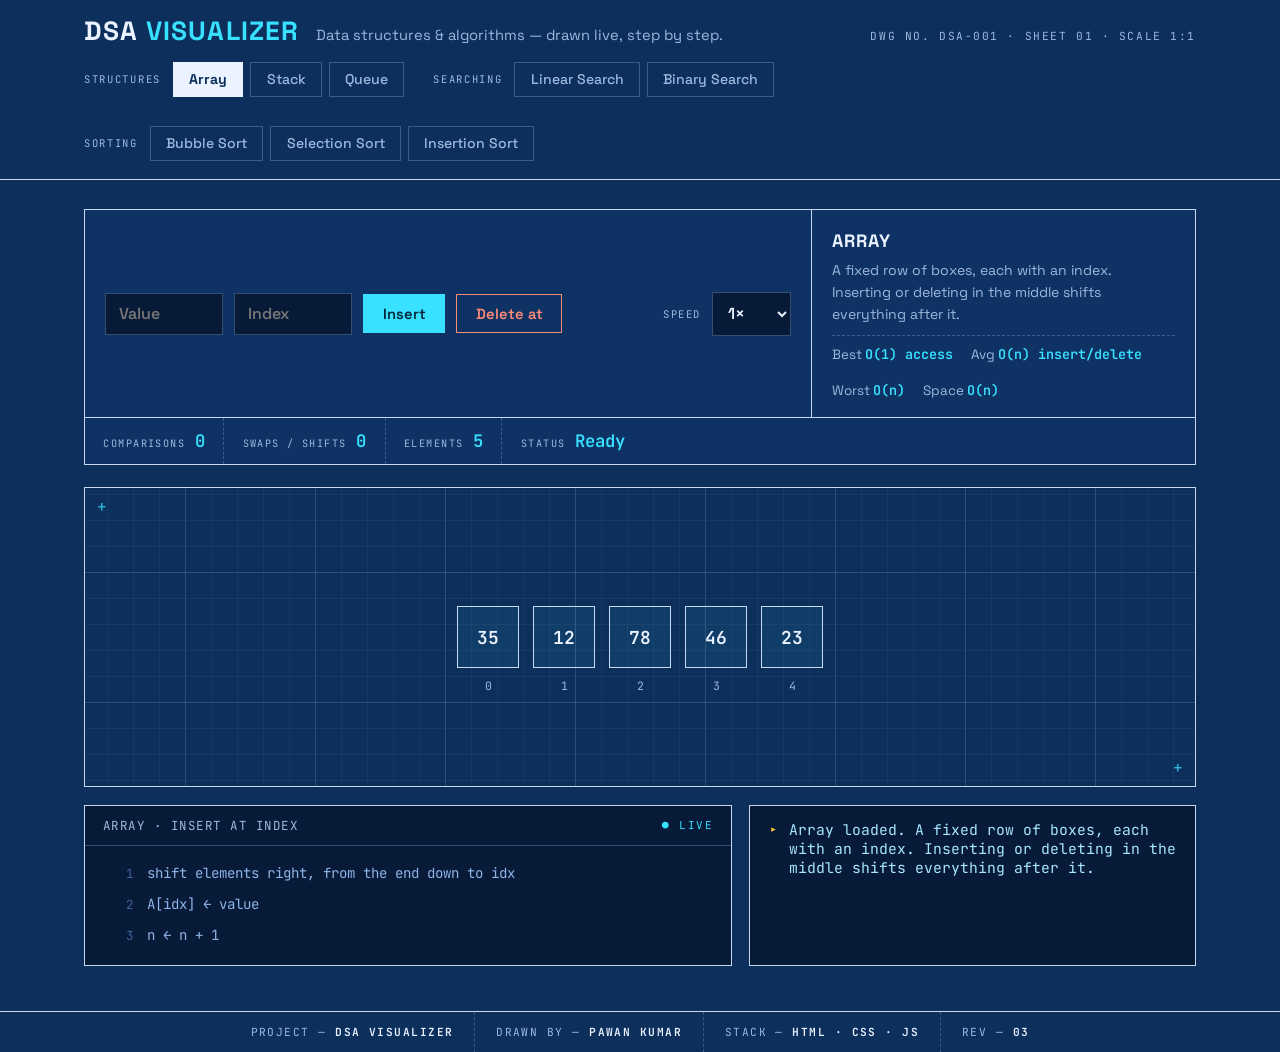
==== commit 9c7af343: "Re-skin DSA Visualizer as a blueprint: drafting-blue grid, white line-work, cyan signals — its own i" ====
--- a/DSA Visualizer/index.html
+++ b/DSA Visualizer/index.html
@@ -8,47 +8,29 @@
     <meta name="description" content="Watch data structures and algorithms move step by step: arrays, stacks, queues, searching and sorting — visualised live.">
     <link rel="preconnect" href="https://fonts.googleapis.com">
     <link rel="preconnect" href="https://fonts.gstatic.com" crossorigin>
-    <link href="https://fonts.googleapis.com/css2?family=Archivo:wght@600;700;800;900&family=Fraunces:ital,opsz,wght@1,9..144,500;600&family=Inter:wght@400;500;600;700&family=JetBrains+Mono:wght@400;600&display=swap" rel="stylesheet">
+    <link href="https://fonts.googleapis.com/css2?family=Space+Grotesk:wght@400;500;600;700&family=JetBrains+Mono:wght@400;600&display=swap" rel="stylesheet">
     <style>
         /* ============================================================
-           Editorial design system — shared with the SMS web UI.
-           Warm paper, black ink, hairline rules, one vermilion accent.
-           No gradients, no glass, no glow: print, not AI slop.
+           BLUEPRINT — a drafting-table identity for the Visualizer.
+           Deep blueprint blue, white line-work, cyan signal accents.
+           Deliberately NOT the HireSense paper/editorial system.
            ============================================================ */
 
         :root {
-            --paper: #f3f0e8;
-            --paper-2: #ebe7da;
-            --ink: #16150f;
-            --muted: #6d695c;
-            --line: #d9d3bf;
-            --rule: #16150f;
-            --accent: #e8490f;
-            --good: #2e7d4f;
-            --warn: #bd7f0e;
-            --bad: #bc2b2b;
-            --code-bg: #16150f;
-            --code-ink: #ece5d3;
-            --code-dim: #8a8474;
-            --shadow: 5px 5px 0 var(--accent);
+            --bg: #0d2f5c;
+            --panel: #0e3263;
+            --panel-deep: #071a38;
+            --ink: #eaf3ff;
+            --muted: #9db8dd;
+            --line: rgba(160, 195, 240, 0.30);
+            --rule: rgba(220, 234, 255, 0.9);
+            --accent: #38e1ff;
+            --accent-ink: #04263b;
+            --amber: #ffc233;
+            --swap: #ff7847;
+            --good: #3ddc84;
+            --bad: #ff8a7a;
             --ease: cubic-bezier(0.22, 1, 0.36, 1);
-        }
-
-        [data-theme="dark"] {
-            --paper: #131311;
-            --paper-2: #1b1b18;
-            --ink: #ece7da;
-            --muted: #98937f;
-            --line: #2e2d26;
-            --rule: #ece7da;
-            --accent: #ff5a1f;
-            --good: #4cb67d;
-            --warn: #e0a33c;
-            --bad: #e05d5d;
-            --code-bg: #0a0a09;
-            --code-ink: #ece5d3;
-            --code-dim: #7d7867;
-            --shadow: 5px 5px 0 var(--accent);
         }
 
         * {
@@ -62,18 +44,17 @@
         }
 
         body {
-            font-family: "Inter", "Segoe UI", system-ui, sans-serif;
-            background: var(--paper);
+            font-family: "Space Grotesk", "Segoe UI", system-ui, sans-serif;
+            background: var(--bg);
             color: var(--ink);
             min-height: 100vh;
             display: flex;
             flex-direction: column;
-            transition: background 0.3s ease, color 0.3s ease;
         }
 
         ::selection {
             background: var(--accent);
-            color: #fff;
+            color: var(--accent-ink);
         }
 
         button, input, select {
@@ -83,11 +64,11 @@
         /* ---------- header ---------- */
 
         header {
-            border-bottom: 2px solid var(--rule);
+            border-bottom: 1.5px solid var(--rule);
+            background: var(--bg);
             position: sticky;
             top: 0;
             z-index: 50;
-            background: var(--paper);
         }
 
         .header-in {
@@ -101,20 +82,15 @@
         }
 
         .brand {
-            font-family: "Archivo", "Inter", sans-serif;
-            font-size: 1.7rem;
-            font-weight: 900;
-            letter-spacing: -0.015em;
+            font-family: "Space Grotesk", sans-serif;
+            font-size: 1.65rem;
+            font-weight: 700;
+            letter-spacing: 0.04em;
             text-transform: uppercase;
             line-height: 1;
         }
 
-        .brand em {
-            font-family: "Fraunces", Georgia, serif;
-            font-style: italic;
-            font-weight: 600;
-            text-transform: none;
-            letter-spacing: 0;
+        .brand span {
             color: var(--accent);
         }
 
@@ -126,31 +102,10 @@
         .credit {
             margin-left: auto;
             font-family: "JetBrains Mono", monospace;
-            font-size: 0.72rem;
-            letter-spacing: 0.12em;
+            font-size: 0.7rem;
+            letter-spacing: 0.14em;
             color: var(--muted);
             text-transform: uppercase;
-            display: flex;
-            align-items: center;
-            gap: 1rem;
-        }
-
-        .theme-btn {
-            border: 1.5px solid var(--rule);
-            background: transparent;
-            color: var(--ink);
-            padding: 0.38rem 0.8rem;
-            cursor: pointer;
-            font-family: "JetBrains Mono", monospace;
-            font-size: 0.72rem;
-            letter-spacing: 0.1em;
-            text-transform: uppercase;
-            transition: background 0.18s ease, color 0.18s ease;
-        }
-
-        .theme-btn:hover {
-            background: var(--ink);
-            color: var(--paper);
         }
 
         /* ---------- tabs ---------- */
@@ -188,7 +143,7 @@
             border-radius: 0;
             cursor: pointer;
             font: inherit;
-            font-weight: 600;
+            font-weight: 500;
             font-size: 0.88rem;
             transition: color 0.18s ease, border-color 0.18s ease, background 0.18s ease;
         }
@@ -201,7 +156,8 @@
         .tab-btn.active {
             background: var(--ink);
             border-color: var(--ink);
-            color: var(--paper);
+            color: var(--bg);
+            font-weight: 700;
         }
 
         .tab-btn:disabled {
@@ -223,8 +179,8 @@
             display: grid;
             grid-template-columns: 1.9fr 1fr;
             gap: 0;
-            margin-bottom: 0;
             border: 1.5px solid var(--rule);
+            background: var(--panel);
         }
 
         @media (max-width: 820px) {
@@ -234,12 +190,13 @@
         }
 
         .card {
-            background: var(--paper);
+            background: var(--panel);
             border: 1.5px solid var(--rule);
         }
 
         .meta-grid .card {
             border: none;
+            background: transparent;
         }
 
         .meta-grid .control-panel {
@@ -276,8 +233,8 @@
         }
 
         input[type="number"] {
-            background: var(--paper-2);
-            border: 1.5px solid var(--rule);
+            background: var(--panel-deep);
+            border: 1.5px solid var(--line);
             color: var(--ink);
             padding: 0.6rem 0.8rem;
             border-radius: 0;
@@ -285,16 +242,17 @@
             font: inherit;
             font-weight: 600;
             width: 118px;
-            transition: box-shadow 0.18s ease;
+            transition: border-color 0.18s ease, box-shadow 0.18s ease;
         }
 
         input[type="number"]:focus {
-            box-shadow: 3px 3px 0 var(--accent);
+            border-color: var(--accent);
+            box-shadow: 0 0 0 3px rgba(56, 225, 255, 0.25);
         }
 
         select {
-            background: var(--paper-2);
-            border: 1.5px solid var(--rule);
+            background: var(--panel-deep);
+            border: 1.5px solid var(--line);
             color: var(--ink);
             padding: 0.6rem 0.7rem;
             border-radius: 0;
@@ -306,7 +264,7 @@
 
         .btn {
             border: 1.5px solid var(--rule);
-            background: var(--paper);
+            background: transparent;
             color: var(--ink);
             padding: 0.6rem 1.15rem;
             border-radius: 0;
@@ -314,39 +272,35 @@
             font: inherit;
             font-weight: 600;
             font-size: 0.92rem;
-            transition: background 0.18s ease, color 0.18s ease, transform 0.15s var(--ease), box-shadow 0.15s var(--ease), opacity 0.2s ease;
+            transition: background 0.18s ease, color 0.18s ease, border-color 0.18s ease, opacity 0.2s ease;
         }
 
         .btn:hover:not(:disabled) {
             background: var(--ink);
-            color: var(--paper);
-        }
-
-        .btn:active:not(:disabled) {
-            transform: translate(2px, 2px);
+            color: var(--bg);
         }
 
         .btn.primary {
-            background: var(--ink);
-            color: var(--paper);
-            box-shadow: var(--shadow);
-        }
-
-        .btn.primary:hover:not(:disabled) {
             background: var(--accent);
             border-color: var(--accent);
-            color: #fff;
+            color: var(--accent-ink);
+        }
+
+        .btn.primary:hover:not(:disabled) {
+            background: #fff;
+            border-color: #fff;
+            color: var(--bg);
         }
 
         .btn.danger {
             border-color: var(--bad);
             color: var(--bad);
-            background: transparent;
         }
 
         .btn.danger:hover:not(:disabled) {
             background: var(--bad);
-            color: #fff;
+            border-color: var(--bad);
+            color: #2b0a06;
         }
 
         .btn:disabled {
@@ -365,10 +319,9 @@
         }
 
         .info-title {
-            font-family: "Archivo", "Inter", sans-serif;
-            font-weight: 800;
-            font-size: 1.15rem;
-            letter-spacing: 0;
+            font-weight: 700;
+            font-size: 1.12rem;
+            letter-spacing: 0.05em;
             text-transform: uppercase;
         }
 
@@ -384,12 +337,12 @@
             flex-wrap: wrap;
             font-size: 0.84rem;
             color: var(--muted);
-            border-top: 1px solid var(--line);
+            border-top: 1px dashed var(--line);
             padding-top: 0.6rem;
         }
 
         .cx-row b {
-            color: var(--ink);
+            color: var(--accent);
             font-family: "JetBrains Mono", monospace;
             font-weight: 600;
             font-size: 0.84rem;
@@ -403,7 +356,7 @@
             border: 1.5px solid var(--rule);
             border-top: none;
             margin-bottom: 1.4rem;
-            background: var(--paper);
+            background: var(--panel);
         }
 
         .stat {
@@ -411,7 +364,7 @@
             display: flex;
             align-items: baseline;
             gap: 0.6rem;
-            border-right: 1px solid var(--line);
+            border-right: 1px dashed var(--line);
         }
 
         .stat:last-child {
@@ -427,12 +380,13 @@
         }
 
         .stat .v {
-            font-family: "Archivo", "Inter", sans-serif;
-            font-weight: 800;
-            font-size: 1.1rem;
-        }
-
-        /* ---------- stage ---------- */
+            font-family: "JetBrains Mono", monospace;
+            font-weight: 600;
+            font-size: 1.08rem;
+            color: var(--accent);
+        }
+
+        /* ---------- stage (the drafting table) ---------- */
 
         .stage {
             min-height: 300px;
@@ -442,11 +396,36 @@
             justify-content: center;
             gap: 14px;
             overflow-x: auto;
+            position: relative;
+            background-color: var(--bg);
             background-image:
-                linear-gradient(var(--line) 1px, transparent 1px),
-                linear-gradient(90deg, var(--line) 1px, transparent 1px);
-            background-size: 26px 26px;
+                linear-gradient(rgba(190, 220, 255, 0.13) 1.5px, transparent 1.5px),
+                linear-gradient(90deg, rgba(190, 220, 255, 0.13) 1.5px, transparent 1.5px),
+                linear-gradient(rgba(190, 220, 255, 0.055) 1px, transparent 1px),
+                linear-gradient(90deg, rgba(190, 220, 255, 0.055) 1px, transparent 1px);
+            background-size: 130px 130px, 130px 130px, 26px 26px, 26px 26px;
             background-position: center;
+        }
+
+        .stage::before,
+        .stage::after {
+            font-family: "JetBrains Mono", monospace;
+            color: var(--accent);
+            font-size: 1rem;
+            position: absolute;
+            opacity: 0.8;
+        }
+
+        .stage::before {
+            content: "+";
+            top: 8px;
+            left: 12px;
+        }
+
+        .stage::after {
+            content: "+";
+            bottom: 8px;
+            right: 12px;
         }
 
         .stage.stack-layout {
@@ -459,15 +438,16 @@
             width: 62px;
             height: 62px;
             flex-shrink: 0;
-            background: var(--paper);
-            border: 2px solid var(--rule);
+            background: rgba(56, 225, 255, 0.07);
+            border: 1.5px solid var(--rule);
             border-radius: 0;
             display: flex;
             align-items: center;
             justify-content: center;
-            font-family: "Archivo", "Inter", sans-serif;
-            font-weight: 800;
-            font-size: 1.18rem;
+            font-family: "JetBrains Mono", monospace;
+            font-weight: 600;
+            font-size: 1.12rem;
+            color: var(--ink);
             position: relative;
             transition: transform 0.28s var(--ease), background 0.25s ease, border-color 0.25s ease, opacity 0.3s ease, box-shadow 0.25s ease;
         }
@@ -499,7 +479,7 @@
             font-size: 0.7rem;
             font-weight: 600;
             letter-spacing: 0.06em;
-            color: var(--accent);
+            color: var(--amber);
             white-space: nowrap;
         }
 
@@ -511,36 +491,36 @@
         }
 
         .node.compare {
-            background: var(--warn);
-            border-color: var(--rule);
-            color: #16150f;
+            background: var(--amber);
+            border-color: var(--amber);
+            color: #231a00;
             transform: translateY(-8px);
         }
 
         .node.swap {
-            background: var(--accent);
-            border-color: var(--rule);
-            color: #fff;
+            background: var(--swap);
+            border-color: var(--swap);
+            color: #2b0e02;
             transform: translateY(-8px);
         }
 
         .node.found {
             background: var(--good);
-            border-color: var(--rule);
+            border-color: var(--good);
+            color: #03240f;
+            transform: scale(1.14);
+            box-shadow: 0 0 0 3px var(--bg), 0 0 0 5px var(--good);
+        }
+
+        .node.sorted {
+            background: rgba(56, 225, 255, 0.28);
+            border-color: var(--accent);
             color: #fff;
-            transform: scale(1.14);
-            box-shadow: 5px 5px 0 var(--rule);
-        }
-
-        .node.sorted {
-            background: var(--paper-2);
-            border-color: var(--good);
-            color: var(--good);
         }
 
         .node.key {
-            border-color: var(--accent);
-            box-shadow: 0 0 0 2px var(--paper), 0 0 0 4px var(--accent);
+            border-color: var(--amber);
+            box-shadow: 0 0 0 2px var(--bg), 0 0 0 4px var(--amber);
             transform: translateY(-10px);
         }
 
@@ -562,13 +542,13 @@
 
         .status {
             margin-top: 1.1rem;
-            background: var(--code-bg);
+            background: var(--panel-deep);
             border: 1.5px solid var(--rule);
             border-radius: 0;
             padding: 0.9rem 1.15rem;
             font-family: "JetBrains Mono", monospace;
             font-size: 0.92rem;
-            color: var(--code-ink);
+            color: #a8e6ff;
             display: flex;
             gap: 0.7rem;
             align-items: baseline;
@@ -577,27 +557,43 @@
 
         .status::before {
             content: "▸";
-            color: var(--accent);
+            color: var(--amber);
             font-weight: 600;
         }
 
+        /* ---------- title block footer ---------- */
+
         footer {
-            border-top: 2px solid var(--rule);
-            padding: 1.15rem 1.5rem;
-            text-align: center;
+            border-top: 1.5px solid var(--rule);
+            display: flex;
+            justify-content: center;
+            flex-wrap: wrap;
+        }
+
+        footer span {
+            padding: 0.8rem 1.3rem;
+            border-left: 1px dashed var(--line);
+            font-family: "JetBrains Mono", monospace;
+            font-size: 0.7rem;
+            letter-spacing: 0.13em;
+            text-transform: uppercase;
             color: var(--muted);
-            font-size: 0.85rem;
+        }
+
+        footer span:first-child {
+            border-left: none;
         }
 
         footer b {
             color: var(--ink);
+            font-weight: 600;
         }
 
         /* ---------- transport (step controls) ---------- */
 
         .transport {
             margin-top: 1.1rem;
-            background: var(--paper);
+            background: var(--panel);
             border: 1.5px solid var(--rule);
             border-radius: 0;
             padding: 0.75rem 1rem;
@@ -651,10 +647,9 @@
         }
 
         .code-card {
-            background: var(--code-bg);
+            background: var(--panel-deep);
             padding: 0;
             overflow: hidden;
-            border-color: var(--rule);
         }
 
         .code-head {
@@ -662,12 +657,12 @@
             justify-content: space-between;
             align-items: center;
             padding: 0.7rem 1.1rem;
-            border-bottom: 1px solid #35322a;
+            border-bottom: 1px solid var(--line);
             font-family: "JetBrains Mono", monospace;
             font-size: 0.78rem;
             letter-spacing: 0.12em;
             text-transform: uppercase;
-            color: var(--code-dim);
+            color: var(--muted);
         }
 
         .code-live {
@@ -695,7 +690,7 @@
             counter-increment: code;
             padding: 0.28rem 0.7rem 0.28rem 0.5rem;
             border-left: 3px solid transparent;
-            color: var(--code-dim);
+            color: #8fb4e8;
             white-space: pre;
             transition: background 0.25s ease, color 0.25s ease, border-color 0.25s ease;
         }
@@ -706,18 +701,18 @@
             width: 1.6rem;
             margin-right: 0.9rem;
             text-align: right;
-            color: #57544a;
+            color: #3f639c;
             font-size: 0.78rem;
         }
 
         .code-lines li.active {
-            background: var(--code-ink);
-            border-left-color: var(--accent);
-            color: var(--code-bg);
+            background: var(--accent);
+            border-left-color: var(--amber);
+            color: var(--accent-ink);
         }
 
         .code-lines li.active::before {
-            color: var(--accent);
+            color: var(--accent-ink);
         }
 
         @media (prefers-reduced-motion: reduce) {
@@ -735,9 +730,9 @@
 
     <header>
         <div class="header-in">
-            <p class="brand">DSA <em>Visualizer</em></p>
-            <p class="tagline">Watch data structures &amp; algorithms move, step by step.</p>
-            <p class="credit"><span>By Pawan Kumar</span><button class="theme-btn" id="themeToggle" type="button">☾ Dark</button></p>
+            <p class="brand">DSA <span>Visualizer</span></p>
+            <p class="tagline">Data structures &amp; algorithms — drawn live, step by step.</p>
+            <p class="credit">DWG NO. DSA-001 · SHEET 01 · SCALE 1:1</p>
         </div>
         <nav class="tabs-wrap" aria-label="Choose a data structure or algorithm">
             <div class="tab-group">
@@ -793,7 +788,7 @@
     </main>
 
     <footer>
-        Built by <b>Pawan Kumar</b> · Plain HTML, CSS &amp; JavaScript · Every animation is the real algorithm running.
+        <span>Project — <b>DSA Visualizer</b></span><span>Drawn by — <b>Pawan Kumar</b></span><span>Stack — <b>HTML · CSS · JS</b></span><span>Rev — <b>03</b></span>
     </footer>
 
     <script>
@@ -1497,26 +1492,6 @@
 
         loadMode("array");
     </script>
-    <script>
-        // Editorial theme toggle — shared key with the SMS web UI,
-        // so both mini-projects remember the same choice.
-        (function () {
-            var KEY = "mini-projects-theme";
-            var root = document.documentElement;
-            try { if (localStorage.getItem(KEY) === "dark") root.setAttribute("data-theme", "dark"); } catch (e) {}
-            var btn = document.getElementById("themeToggle");
-            function label() { btn.textContent = root.getAttribute("data-theme") === "dark" ? "\u2600 Light" : "\u263E Dark"; }
-            if (btn) {
-                label();
-                btn.addEventListener("click", function () {
-                    var dark = root.getAttribute("data-theme") !== "dark";
-                    if (dark) root.setAttribute("data-theme", "dark"); else root.removeAttribute("data-theme");
-                    try { localStorage.setItem(KEY, dark ? "dark" : "light"); } catch (e) {}
-                    label();
-                });
-            }
-        })();
-    </script>
 </body>
 
 </html>
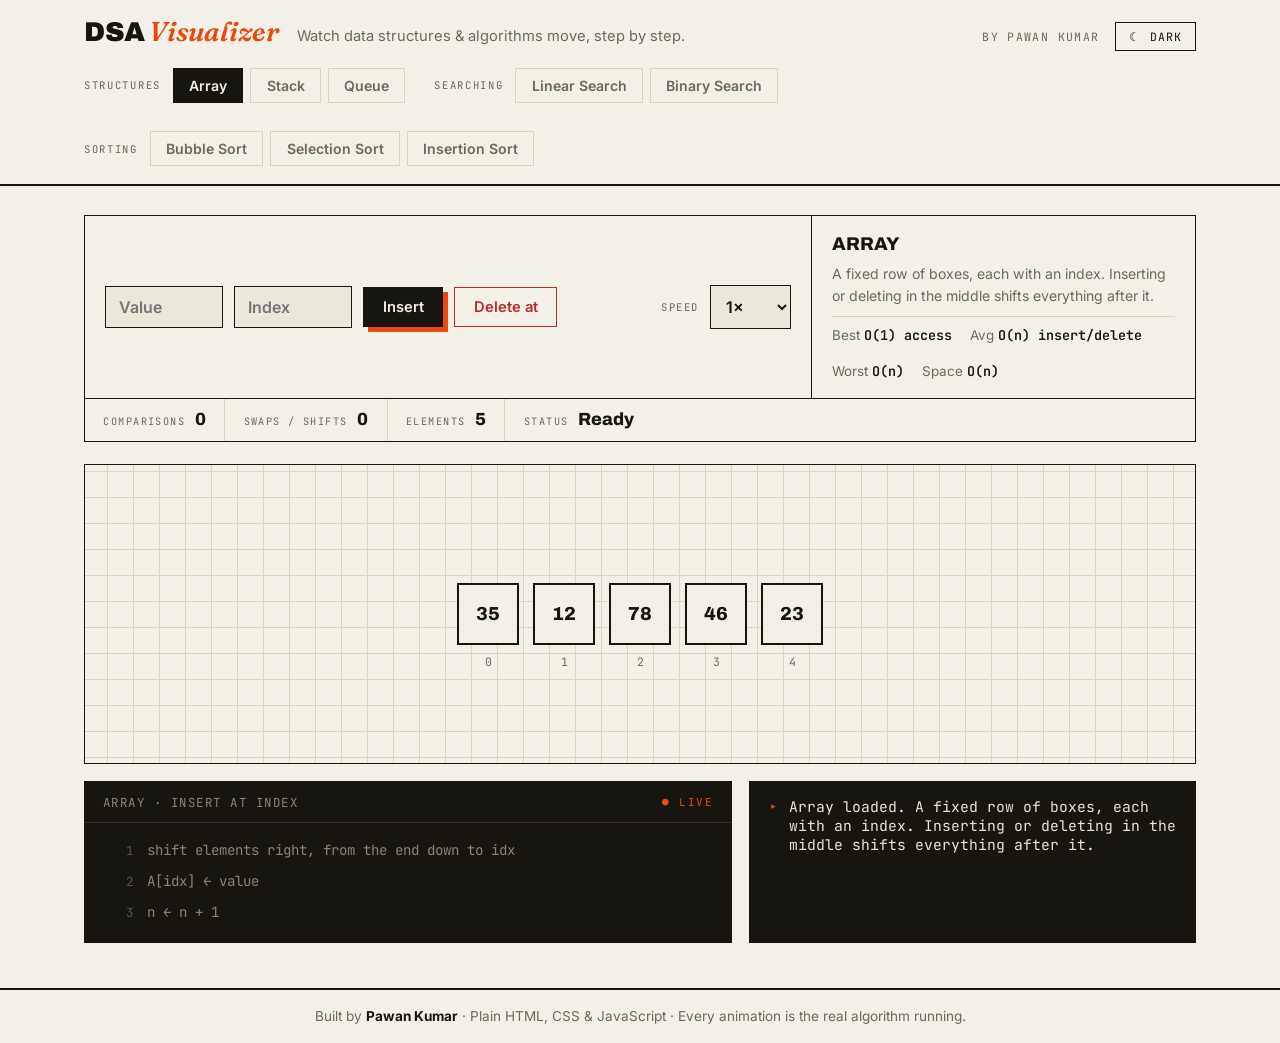
==== commit da13eef2: "Restore DSA Visualizer paper editorial design (undo the blueprint re-skin)" ====
--- a/DSA Visualizer/index.html
+++ b/DSA Visualizer/index.html
@@ -8,29 +8,47 @@
     <meta name="description" content="Watch data structures and algorithms move step by step: arrays, stacks, queues, searching and sorting — visualised live.">
     <link rel="preconnect" href="https://fonts.googleapis.com">
     <link rel="preconnect" href="https://fonts.gstatic.com" crossorigin>
-    <link href="https://fonts.googleapis.com/css2?family=Space+Grotesk:wght@400;500;600;700&family=JetBrains+Mono:wght@400;600&display=swap" rel="stylesheet">
+    <link href="https://fonts.googleapis.com/css2?family=Archivo:wght@600;700;800;900&family=Fraunces:ital,opsz,wght@1,9..144,500;600&family=Inter:wght@400;500;600;700&family=JetBrains+Mono:wght@400;600&display=swap" rel="stylesheet">
     <style>
         /* ============================================================
-           BLUEPRINT — a drafting-table identity for the Visualizer.
-           Deep blueprint blue, white line-work, cyan signal accents.
-           Deliberately NOT the HireSense paper/editorial system.
+           Editorial design system — shared with the SMS web UI.
+           Warm paper, black ink, hairline rules, one vermilion accent.
+           No gradients, no glass, no glow: print, not AI slop.
            ============================================================ */
 
         :root {
-            --bg: #0d2f5c;
-            --panel: #0e3263;
-            --panel-deep: #071a38;
-            --ink: #eaf3ff;
-            --muted: #9db8dd;
-            --line: rgba(160, 195, 240, 0.30);
-            --rule: rgba(220, 234, 255, 0.9);
-            --accent: #38e1ff;
-            --accent-ink: #04263b;
-            --amber: #ffc233;
-            --swap: #ff7847;
-            --good: #3ddc84;
-            --bad: #ff8a7a;
+            --paper: #f3f0e8;
+            --paper-2: #ebe7da;
+            --ink: #16150f;
+            --muted: #6d695c;
+            --line: #d9d3bf;
+            --rule: #16150f;
+            --accent: #e8490f;
+            --good: #2e7d4f;
+            --warn: #bd7f0e;
+            --bad: #bc2b2b;
+            --code-bg: #16150f;
+            --code-ink: #ece5d3;
+            --code-dim: #8a8474;
+            --shadow: 5px 5px 0 var(--accent);
             --ease: cubic-bezier(0.22, 1, 0.36, 1);
+        }
+
+        [data-theme="dark"] {
+            --paper: #131311;
+            --paper-2: #1b1b18;
+            --ink: #ece7da;
+            --muted: #98937f;
+            --line: #2e2d26;
+            --rule: #ece7da;
+            --accent: #ff5a1f;
+            --good: #4cb67d;
+            --warn: #e0a33c;
+            --bad: #e05d5d;
+            --code-bg: #0a0a09;
+            --code-ink: #ece5d3;
+            --code-dim: #7d7867;
+            --shadow: 5px 5px 0 var(--accent);
         }
 
         * {
@@ -44,17 +62,18 @@
         }
 
         body {
-            font-family: "Space Grotesk", "Segoe UI", system-ui, sans-serif;
-            background: var(--bg);
+            font-family: "Inter", "Segoe UI", system-ui, sans-serif;
+            background: var(--paper);
             color: var(--ink);
             min-height: 100vh;
             display: flex;
             flex-direction: column;
+            transition: background 0.3s ease, color 0.3s ease;
         }
 
         ::selection {
             background: var(--accent);
-            color: var(--accent-ink);
+            color: #fff;
         }
 
         button, input, select {
@@ -64,11 +83,11 @@
         /* ---------- header ---------- */
 
         header {
-            border-bottom: 1.5px solid var(--rule);
-            background: var(--bg);
+            border-bottom: 2px solid var(--rule);
             position: sticky;
             top: 0;
             z-index: 50;
+            background: var(--paper);
         }
 
         .header-in {
@@ -82,15 +101,20 @@
         }
 
         .brand {
-            font-family: "Space Grotesk", sans-serif;
-            font-size: 1.65rem;
-            font-weight: 700;
-            letter-spacing: 0.04em;
+            font-family: "Archivo", "Inter", sans-serif;
+            font-size: 1.7rem;
+            font-weight: 900;
+            letter-spacing: -0.015em;
             text-transform: uppercase;
             line-height: 1;
         }
 
-        .brand span {
+        .brand em {
+            font-family: "Fraunces", Georgia, serif;
+            font-style: italic;
+            font-weight: 600;
+            text-transform: none;
+            letter-spacing: 0;
             color: var(--accent);
         }
 
@@ -102,10 +126,31 @@
         .credit {
             margin-left: auto;
             font-family: "JetBrains Mono", monospace;
-            font-size: 0.7rem;
-            letter-spacing: 0.14em;
+            font-size: 0.72rem;
+            letter-spacing: 0.12em;
             color: var(--muted);
             text-transform: uppercase;
+            display: flex;
+            align-items: center;
+            gap: 1rem;
+        }
+
+        .theme-btn {
+            border: 1.5px solid var(--rule);
+            background: transparent;
+            color: var(--ink);
+            padding: 0.38rem 0.8rem;
+            cursor: pointer;
+            font-family: "JetBrains Mono", monospace;
+            font-size: 0.72rem;
+            letter-spacing: 0.1em;
+            text-transform: uppercase;
+            transition: background 0.18s ease, color 0.18s ease;
+        }
+
+        .theme-btn:hover {
+            background: var(--ink);
+            color: var(--paper);
         }
 
         /* ---------- tabs ---------- */
@@ -143,7 +188,7 @@
             border-radius: 0;
             cursor: pointer;
             font: inherit;
-            font-weight: 500;
+            font-weight: 600;
             font-size: 0.88rem;
             transition: color 0.18s ease, border-color 0.18s ease, background 0.18s ease;
         }
@@ -156,8 +201,7 @@
         .tab-btn.active {
             background: var(--ink);
             border-color: var(--ink);
-            color: var(--bg);
-            font-weight: 700;
+            color: var(--paper);
         }
 
         .tab-btn:disabled {
@@ -179,8 +223,8 @@
             display: grid;
             grid-template-columns: 1.9fr 1fr;
             gap: 0;
+            margin-bottom: 0;
             border: 1.5px solid var(--rule);
-            background: var(--panel);
         }
 
         @media (max-width: 820px) {
@@ -190,13 +234,12 @@
         }
 
         .card {
-            background: var(--panel);
+            background: var(--paper);
             border: 1.5px solid var(--rule);
         }
 
         .meta-grid .card {
             border: none;
-            background: transparent;
         }
 
         .meta-grid .control-panel {
@@ -233,8 +276,8 @@
         }
 
         input[type="number"] {
-            background: var(--panel-deep);
-            border: 1.5px solid var(--line);
+            background: var(--paper-2);
+            border: 1.5px solid var(--rule);
             color: var(--ink);
             padding: 0.6rem 0.8rem;
             border-radius: 0;
@@ -242,17 +285,16 @@
             font: inherit;
             font-weight: 600;
             width: 118px;
-            transition: border-color 0.18s ease, box-shadow 0.18s ease;
+            transition: box-shadow 0.18s ease;
         }
 
         input[type="number"]:focus {
-            border-color: var(--accent);
-            box-shadow: 0 0 0 3px rgba(56, 225, 255, 0.25);
+            box-shadow: 3px 3px 0 var(--accent);
         }
 
         select {
-            background: var(--panel-deep);
-            border: 1.5px solid var(--line);
+            background: var(--paper-2);
+            border: 1.5px solid var(--rule);
             color: var(--ink);
             padding: 0.6rem 0.7rem;
             border-radius: 0;
@@ -264,7 +306,7 @@
 
         .btn {
             border: 1.5px solid var(--rule);
-            background: transparent;
+            background: var(--paper);
             color: var(--ink);
             padding: 0.6rem 1.15rem;
             border-radius: 0;
@@ -272,35 +314,39 @@
             font: inherit;
             font-weight: 600;
             font-size: 0.92rem;
-            transition: background 0.18s ease, color 0.18s ease, border-color 0.18s ease, opacity 0.2s ease;
+            transition: background 0.18s ease, color 0.18s ease, transform 0.15s var(--ease), box-shadow 0.15s var(--ease), opacity 0.2s ease;
         }
 
         .btn:hover:not(:disabled) {
             background: var(--ink);
-            color: var(--bg);
+            color: var(--paper);
+        }
+
+        .btn:active:not(:disabled) {
+            transform: translate(2px, 2px);
         }
 
         .btn.primary {
+            background: var(--ink);
+            color: var(--paper);
+            box-shadow: var(--shadow);
+        }
+
+        .btn.primary:hover:not(:disabled) {
             background: var(--accent);
             border-color: var(--accent);
-            color: var(--accent-ink);
-        }
-
-        .btn.primary:hover:not(:disabled) {
-            background: #fff;
-            border-color: #fff;
-            color: var(--bg);
+            color: #fff;
         }
 
         .btn.danger {
             border-color: var(--bad);
             color: var(--bad);
+            background: transparent;
         }
 
         .btn.danger:hover:not(:disabled) {
             background: var(--bad);
-            border-color: var(--bad);
-            color: #2b0a06;
+            color: #fff;
         }
 
         .btn:disabled {
@@ -319,9 +365,10 @@
         }
 
         .info-title {
-            font-weight: 700;
-            font-size: 1.12rem;
-            letter-spacing: 0.05em;
+            font-family: "Archivo", "Inter", sans-serif;
+            font-weight: 800;
+            font-size: 1.15rem;
+            letter-spacing: 0;
             text-transform: uppercase;
         }
 
@@ -337,12 +384,12 @@
             flex-wrap: wrap;
             font-size: 0.84rem;
             color: var(--muted);
-            border-top: 1px dashed var(--line);
+            border-top: 1px solid var(--line);
             padding-top: 0.6rem;
         }
 
         .cx-row b {
-            color: var(--accent);
+            color: var(--ink);
             font-family: "JetBrains Mono", monospace;
             font-weight: 600;
             font-size: 0.84rem;
@@ -356,7 +403,7 @@
             border: 1.5px solid var(--rule);
             border-top: none;
             margin-bottom: 1.4rem;
-            background: var(--panel);
+            background: var(--paper);
         }
 
         .stat {
@@ -364,7 +411,7 @@
             display: flex;
             align-items: baseline;
             gap: 0.6rem;
-            border-right: 1px dashed var(--line);
+            border-right: 1px solid var(--line);
         }
 
         .stat:last-child {
@@ -380,13 +427,12 @@
         }
 
         .stat .v {
-            font-family: "JetBrains Mono", monospace;
-            font-weight: 600;
-            font-size: 1.08rem;
-            color: var(--accent);
-        }
-
-        /* ---------- stage (the drafting table) ---------- */
+            font-family: "Archivo", "Inter", sans-serif;
+            font-weight: 800;
+            font-size: 1.1rem;
+        }
+
+        /* ---------- stage ---------- */
 
         .stage {
             min-height: 300px;
@@ -396,36 +442,11 @@
             justify-content: center;
             gap: 14px;
             overflow-x: auto;
-            position: relative;
-            background-color: var(--bg);
             background-image:
-                linear-gradient(rgba(190, 220, 255, 0.13) 1.5px, transparent 1.5px),
-                linear-gradient(90deg, rgba(190, 220, 255, 0.13) 1.5px, transparent 1.5px),
-                linear-gradient(rgba(190, 220, 255, 0.055) 1px, transparent 1px),
-                linear-gradient(90deg, rgba(190, 220, 255, 0.055) 1px, transparent 1px);
-            background-size: 130px 130px, 130px 130px, 26px 26px, 26px 26px;
+                linear-gradient(var(--line) 1px, transparent 1px),
+                linear-gradient(90deg, var(--line) 1px, transparent 1px);
+            background-size: 26px 26px;
             background-position: center;
-        }
-
-        .stage::before,
-        .stage::after {
-            font-family: "JetBrains Mono", monospace;
-            color: var(--accent);
-            font-size: 1rem;
-            position: absolute;
-            opacity: 0.8;
-        }
-
-        .stage::before {
-            content: "+";
-            top: 8px;
-            left: 12px;
-        }
-
-        .stage::after {
-            content: "+";
-            bottom: 8px;
-            right: 12px;
         }
 
         .stage.stack-layout {
@@ -438,16 +459,15 @@
             width: 62px;
             height: 62px;
             flex-shrink: 0;
-            background: rgba(56, 225, 255, 0.07);
-            border: 1.5px solid var(--rule);
+            background: var(--paper);
+            border: 2px solid var(--rule);
             border-radius: 0;
             display: flex;
             align-items: center;
             justify-content: center;
-            font-family: "JetBrains Mono", monospace;
-            font-weight: 600;
-            font-size: 1.12rem;
-            color: var(--ink);
+            font-family: "Archivo", "Inter", sans-serif;
+            font-weight: 800;
+            font-size: 1.18rem;
             position: relative;
             transition: transform 0.28s var(--ease), background 0.25s ease, border-color 0.25s ease, opacity 0.3s ease, box-shadow 0.25s ease;
         }
@@ -479,7 +499,7 @@
             font-size: 0.7rem;
             font-weight: 600;
             letter-spacing: 0.06em;
-            color: var(--amber);
+            color: var(--accent);
             white-space: nowrap;
         }
 
@@ -491,36 +511,36 @@
         }
 
         .node.compare {
-            background: var(--amber);
-            border-color: var(--amber);
-            color: #231a00;
+            background: var(--warn);
+            border-color: var(--rule);
+            color: #16150f;
             transform: translateY(-8px);
         }
 
         .node.swap {
-            background: var(--swap);
-            border-color: var(--swap);
-            color: #2b0e02;
+            background: var(--accent);
+            border-color: var(--rule);
+            color: #fff;
             transform: translateY(-8px);
         }
 
         .node.found {
             background: var(--good);
+            border-color: var(--rule);
+            color: #fff;
+            transform: scale(1.14);
+            box-shadow: 5px 5px 0 var(--rule);
+        }
+
+        .node.sorted {
+            background: var(--paper-2);
             border-color: var(--good);
-            color: #03240f;
-            transform: scale(1.14);
-            box-shadow: 0 0 0 3px var(--bg), 0 0 0 5px var(--good);
-        }
-
-        .node.sorted {
-            background: rgba(56, 225, 255, 0.28);
+            color: var(--good);
+        }
+
+        .node.key {
             border-color: var(--accent);
-            color: #fff;
-        }
-
-        .node.key {
-            border-color: var(--amber);
-            box-shadow: 0 0 0 2px var(--bg), 0 0 0 4px var(--amber);
+            box-shadow: 0 0 0 2px var(--paper), 0 0 0 4px var(--accent);
             transform: translateY(-10px);
         }
 
@@ -542,13 +562,13 @@
 
         .status {
             margin-top: 1.1rem;
-            background: var(--panel-deep);
+            background: var(--code-bg);
             border: 1.5px solid var(--rule);
             border-radius: 0;
             padding: 0.9rem 1.15rem;
             font-family: "JetBrains Mono", monospace;
             font-size: 0.92rem;
-            color: #a8e6ff;
+            color: var(--code-ink);
             display: flex;
             gap: 0.7rem;
             align-items: baseline;
@@ -557,43 +577,27 @@
 
         .status::before {
             content: "▸";
-            color: var(--amber);
+            color: var(--accent);
             font-weight: 600;
         }
 
-        /* ---------- title block footer ---------- */
-
         footer {
-            border-top: 1.5px solid var(--rule);
-            display: flex;
-            justify-content: center;
-            flex-wrap: wrap;
-        }
-
-        footer span {
-            padding: 0.8rem 1.3rem;
-            border-left: 1px dashed var(--line);
-            font-family: "JetBrains Mono", monospace;
-            font-size: 0.7rem;
-            letter-spacing: 0.13em;
-            text-transform: uppercase;
+            border-top: 2px solid var(--rule);
+            padding: 1.15rem 1.5rem;
+            text-align: center;
             color: var(--muted);
-        }
-
-        footer span:first-child {
-            border-left: none;
+            font-size: 0.85rem;
         }
 
         footer b {
             color: var(--ink);
-            font-weight: 600;
         }
 
         /* ---------- transport (step controls) ---------- */
 
         .transport {
             margin-top: 1.1rem;
-            background: var(--panel);
+            background: var(--paper);
             border: 1.5px solid var(--rule);
             border-radius: 0;
             padding: 0.75rem 1rem;
@@ -647,9 +651,10 @@
         }
 
         .code-card {
-            background: var(--panel-deep);
+            background: var(--code-bg);
             padding: 0;
             overflow: hidden;
+            border-color: var(--rule);
         }
 
         .code-head {
@@ -657,12 +662,12 @@
             justify-content: space-between;
             align-items: center;
             padding: 0.7rem 1.1rem;
-            border-bottom: 1px solid var(--line);
+            border-bottom: 1px solid #35322a;
             font-family: "JetBrains Mono", monospace;
             font-size: 0.78rem;
             letter-spacing: 0.12em;
             text-transform: uppercase;
-            color: var(--muted);
+            color: var(--code-dim);
         }
 
         .code-live {
@@ -690,7 +695,7 @@
             counter-increment: code;
             padding: 0.28rem 0.7rem 0.28rem 0.5rem;
             border-left: 3px solid transparent;
-            color: #8fb4e8;
+            color: var(--code-dim);
             white-space: pre;
             transition: background 0.25s ease, color 0.25s ease, border-color 0.25s ease;
         }
@@ -701,18 +706,18 @@
             width: 1.6rem;
             margin-right: 0.9rem;
             text-align: right;
-            color: #3f639c;
+            color: #57544a;
             font-size: 0.78rem;
         }
 
         .code-lines li.active {
-            background: var(--accent);
-            border-left-color: var(--amber);
-            color: var(--accent-ink);
+            background: var(--code-ink);
+            border-left-color: var(--accent);
+            color: var(--code-bg);
         }
 
         .code-lines li.active::before {
-            color: var(--accent-ink);
+            color: var(--accent);
         }
 
         @media (prefers-reduced-motion: reduce) {
@@ -730,9 +735,9 @@
 
     <header>
         <div class="header-in">
-            <p class="brand">DSA <span>Visualizer</span></p>
-            <p class="tagline">Data structures &amp; algorithms — drawn live, step by step.</p>
-            <p class="credit">DWG NO. DSA-001 · SHEET 01 · SCALE 1:1</p>
+            <p class="brand">DSA <em>Visualizer</em></p>
+            <p class="tagline">Watch data structures &amp; algorithms move, step by step.</p>
+            <p class="credit"><span>By Pawan Kumar</span><button class="theme-btn" id="themeToggle" type="button">☾ Dark</button></p>
         </div>
         <nav class="tabs-wrap" aria-label="Choose a data structure or algorithm">
             <div class="tab-group">
@@ -788,7 +793,7 @@
     </main>
 
     <footer>
-        <span>Project — <b>DSA Visualizer</b></span><span>Drawn by — <b>Pawan Kumar</b></span><span>Stack — <b>HTML · CSS · JS</b></span><span>Rev — <b>03</b></span>
+        Built by <b>Pawan Kumar</b> · Plain HTML, CSS &amp; JavaScript · Every animation is the real algorithm running.
     </footer>
 
     <script>
@@ -1492,6 +1497,26 @@
 
         loadMode("array");
     </script>
+    <script>
+        // Editorial theme toggle — shared key with the SMS web UI,
+        // so both mini-projects remember the same choice.
+        (function () {
+            var KEY = "mini-projects-theme";
+            var root = document.documentElement;
+            try { if (localStorage.getItem(KEY) === "dark") root.setAttribute("data-theme", "dark"); } catch (e) {}
+            var btn = document.getElementById("themeToggle");
+            function label() { btn.textContent = root.getAttribute("data-theme") === "dark" ? "\u2600 Light" : "\u263E Dark"; }
+            if (btn) {
+                label();
+                btn.addEventListener("click", function () {
+                    var dark = root.getAttribute("data-theme") !== "dark";
+                    if (dark) root.setAttribute("data-theme", "dark"); else root.removeAttribute("data-theme");
+                    try { localStorage.setItem(KEY, dark ? "dark" : "light"); } catch (e) {}
+                    label();
+                });
+            }
+        })();
+    </script>
 </body>
 
 </html>
